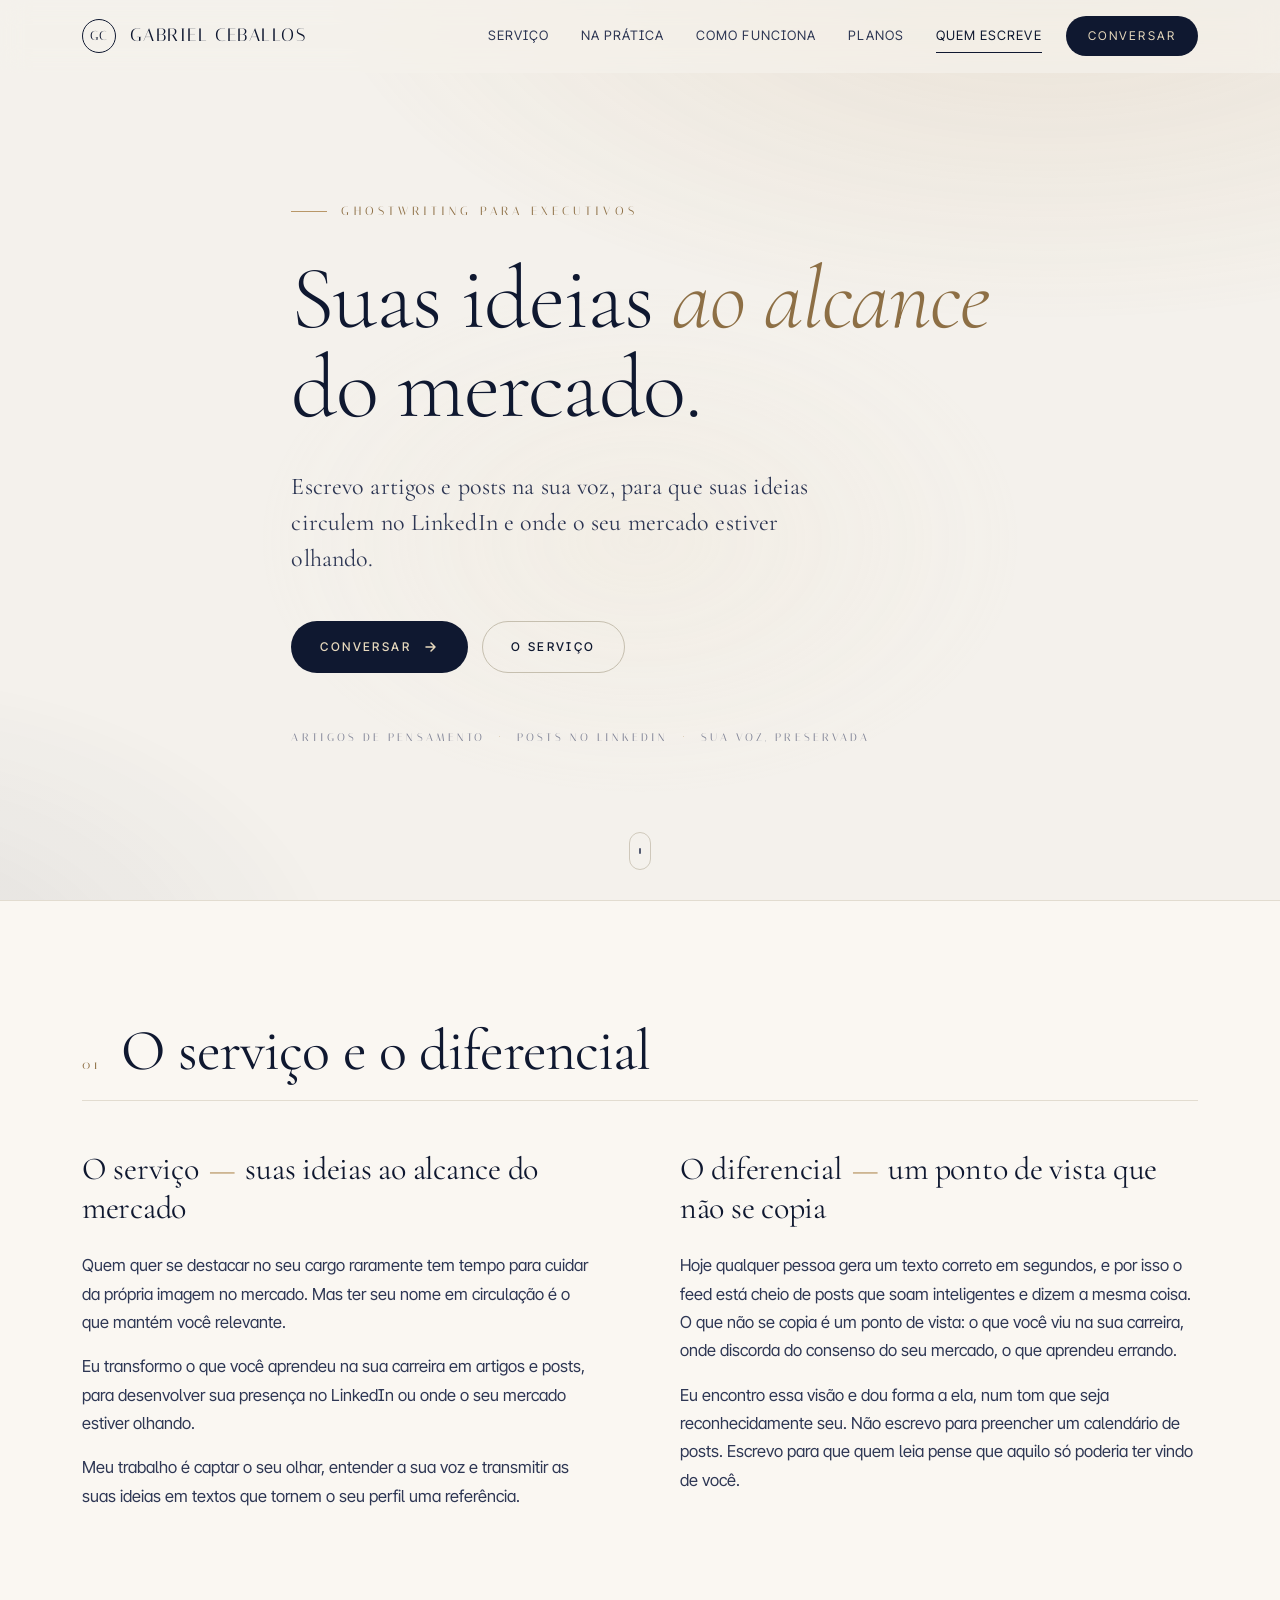
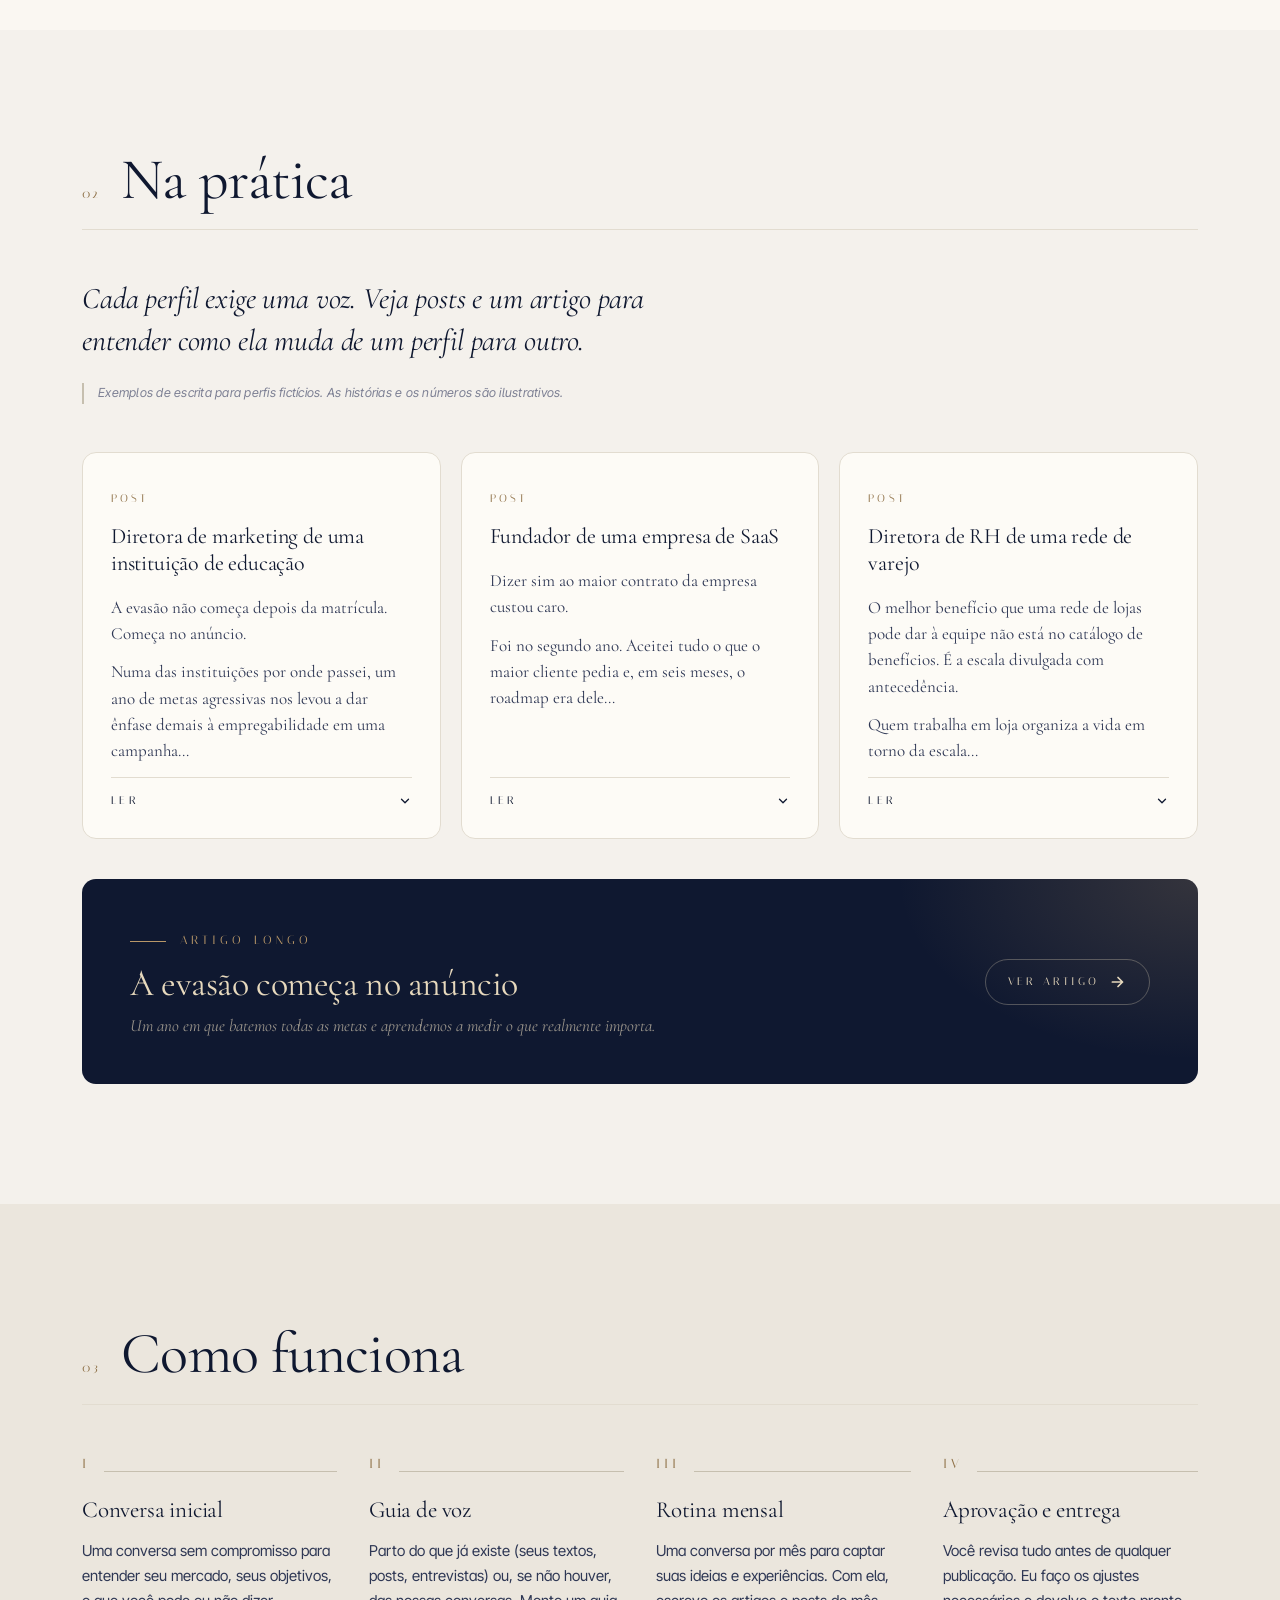
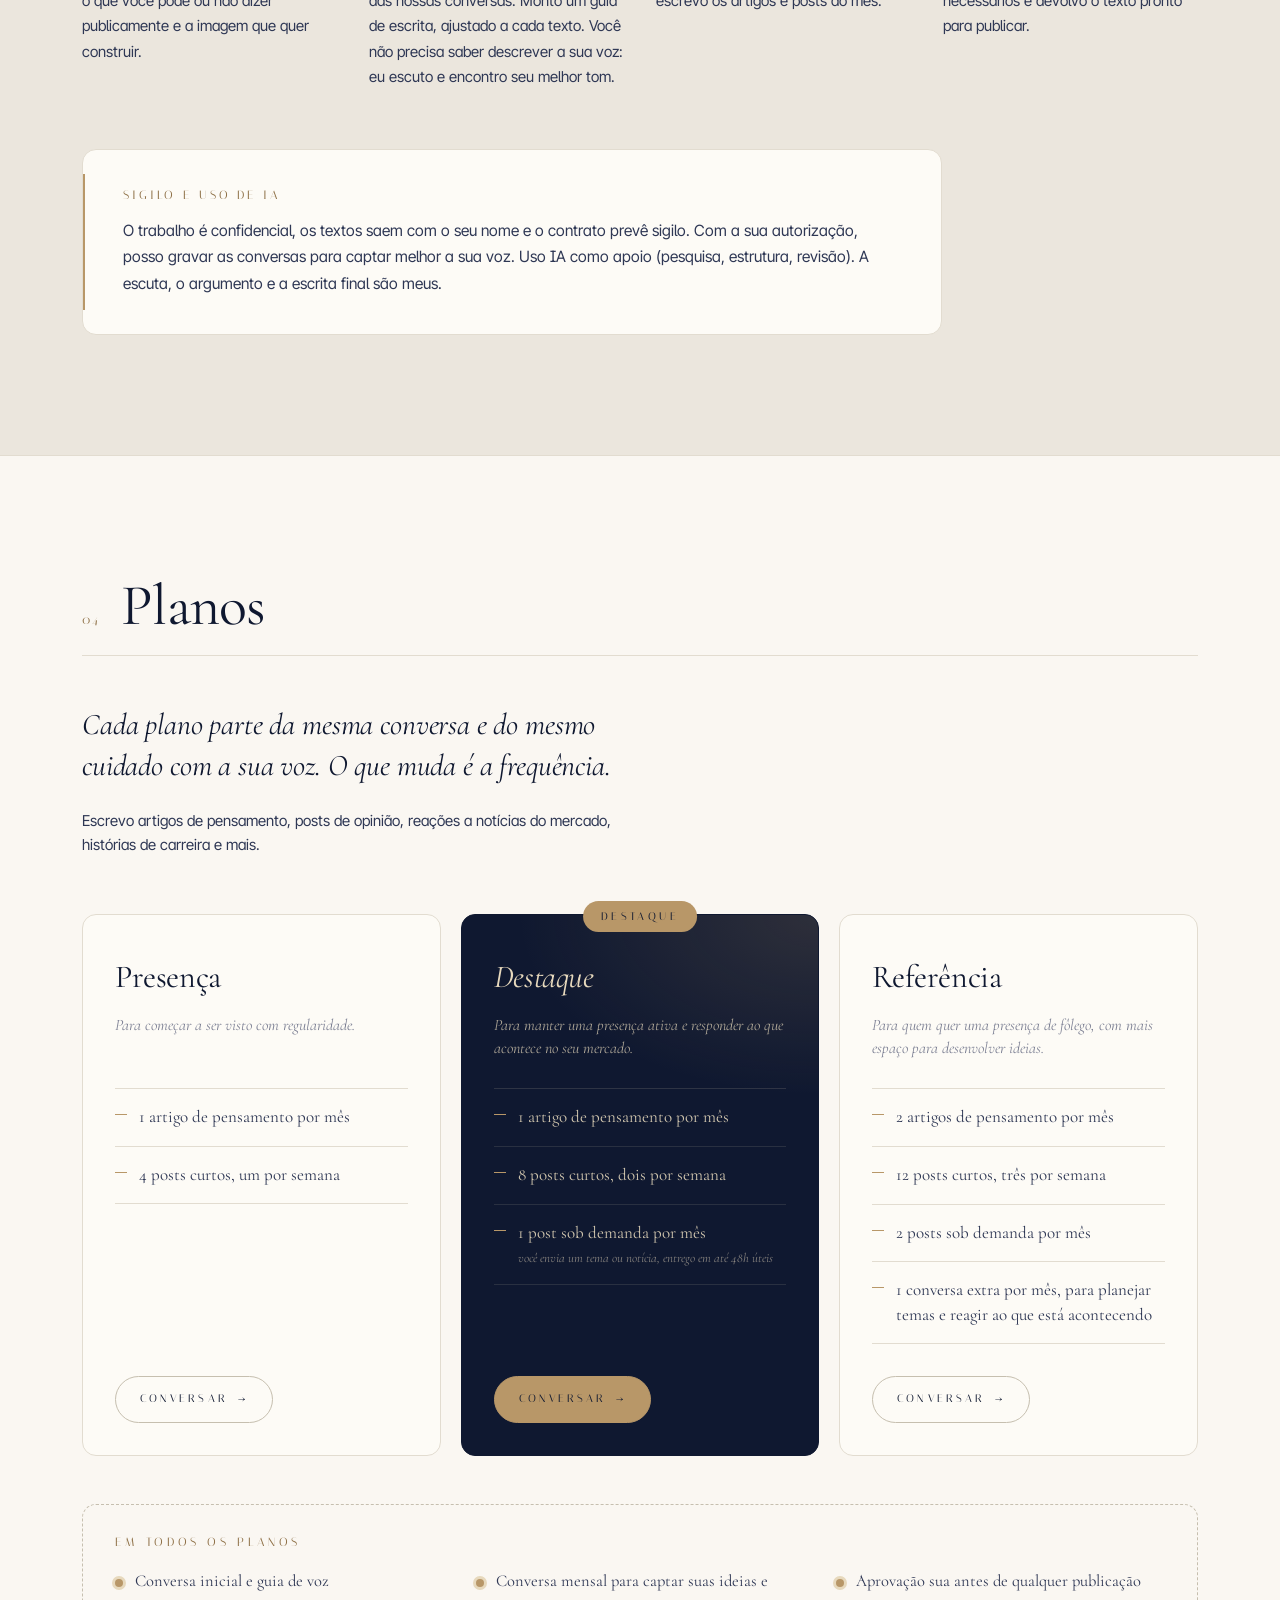
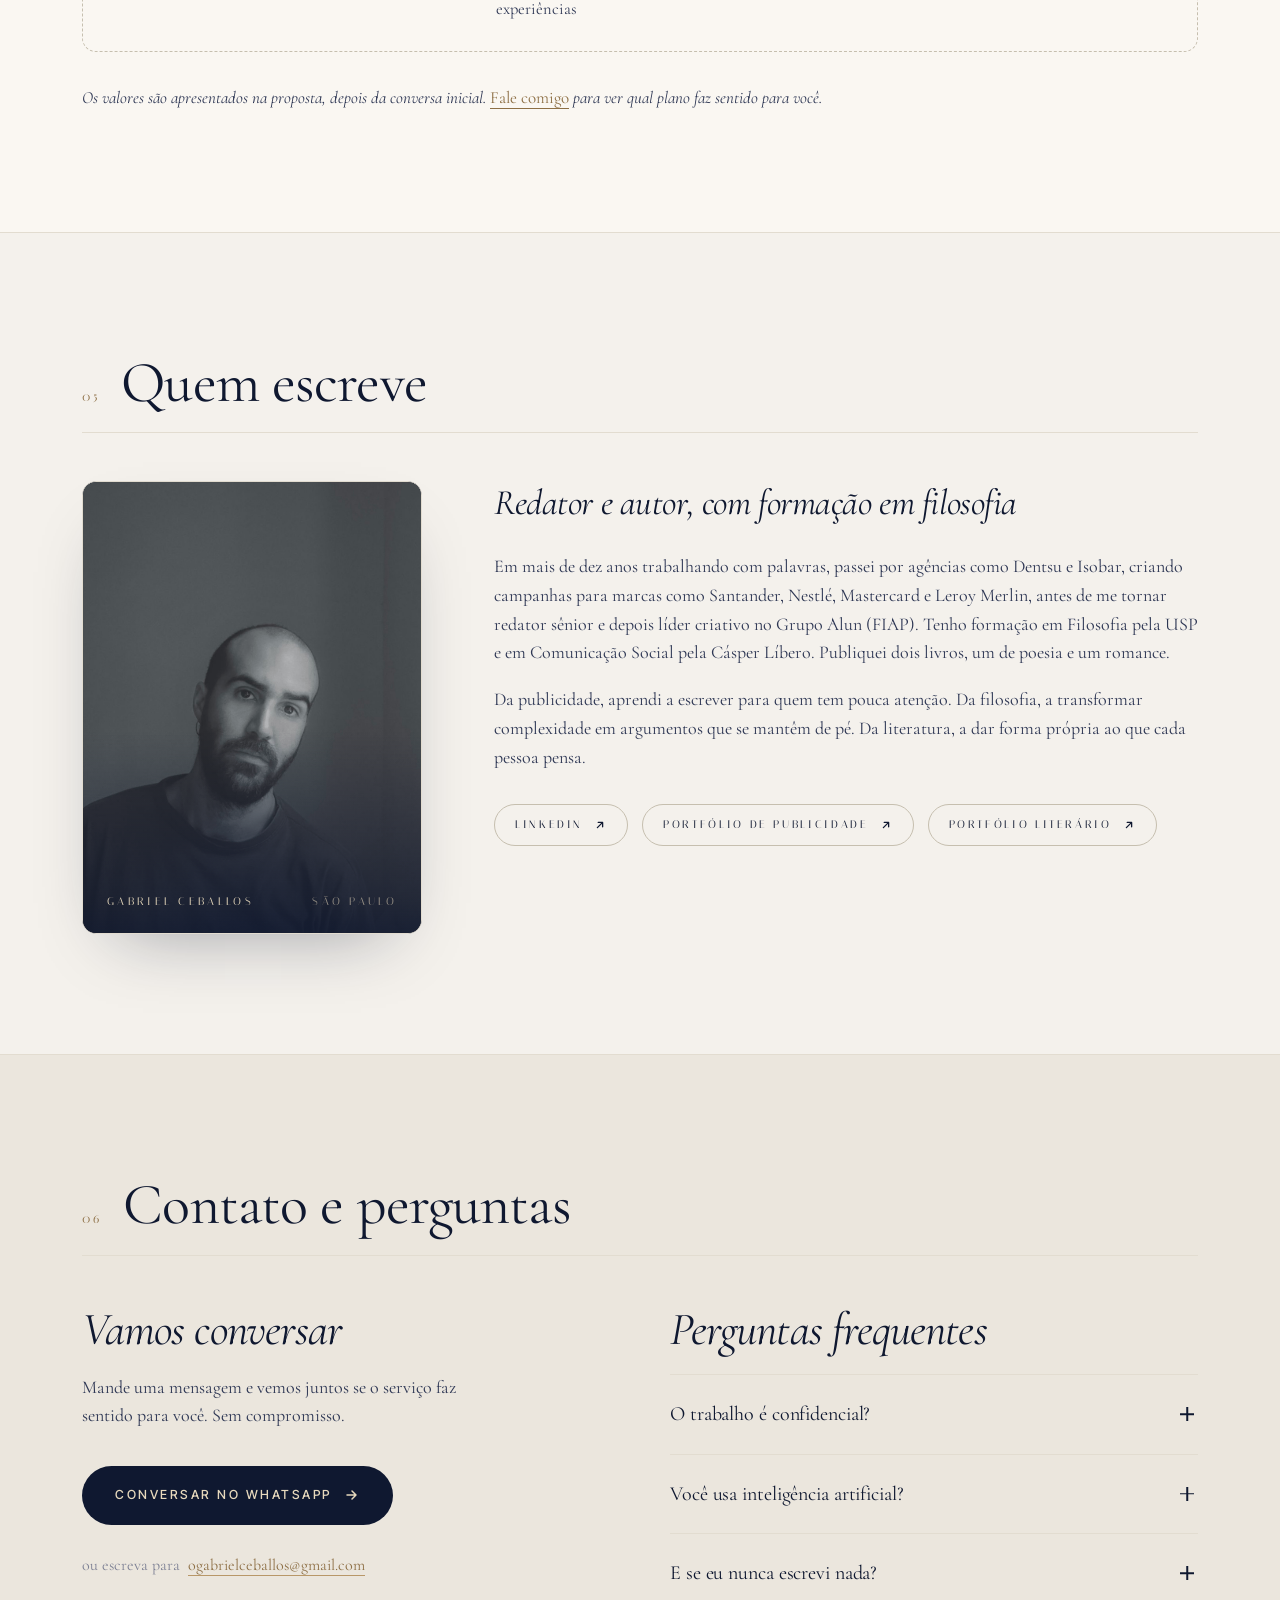
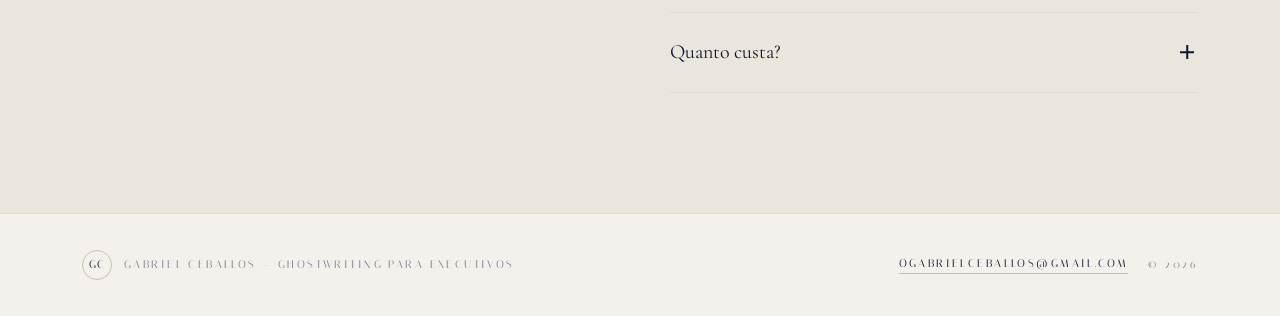
==== index.html @ e9915883 "feat: landing one-page de ghostwriting para executivos - Hero com tipografia editorial (Cormorant Ga" ====
<!doctype html>
<html lang="pt-BR">
<head>
  <meta charset="utf-8" />
  <meta name="viewport" content="width=device-width, initial-scale=1" />
  <title>Gabriel Ceballos | Ghostwriting para executivos</title>
  <meta name="description" content="Ghostwriting para executivos. Artigos e posts na sua voz, para que suas ideias circulem no LinkedIn e onde o seu mercado estiver olhando." />
  <meta name="theme-color" content="#f4f1ec" />

  <link rel="preconnect" href="https://fonts.googleapis.com" />
  <link rel="preconnect" href="https://fonts.gstatic.com" crossorigin />
  <link href="https://fonts.googleapis.com/css2?family=Cormorant+Garamond:ital,wght@0,300;0,400;0,500;0,600;1,300;1,400;1,500&family=Italiana&family=Inter+Tight:wght@300;400;500;600&display=swap" rel="stylesheet" />

  <link rel="stylesheet" href="styles.css" />
</head>
<body>
  <a class="skip" href="#inicio">Pular para o conteúdo</a>

  <header class="nav" id="nav" aria-label="Navegação principal">
    <div class="nav__inner">
      <a href="#inicio" class="nav__brand" aria-label="Gabriel Ceballos — início">
        <span class="nav__brand-mark" aria-hidden="true">GC</span>
        <span class="nav__brand-name">Gabriel Ceballos</span>
      </a>
      <nav class="nav__links" aria-label="Seções">
        <a href="#servico">Serviço</a>
        <a href="#na-pratica">Na prática</a>
        <a href="#como-funciona">Como funciona</a>
        <a href="#planos">Planos</a>
        <a href="#quem-escreve">Quem escreve</a>
      </nav>
      <a href="#contato" class="nav__cta">Conversar</a>
      <button class="nav__toggle" aria-label="Abrir menu" aria-expanded="false" aria-controls="mobileMenu">
        <span></span><span></span>
      </button>
    </div>
    <div class="nav__mobile" id="mobileMenu" hidden>
      <a href="#servico">Serviço</a>
      <a href="#na-pratica">Na prática</a>
      <a href="#como-funciona">Como funciona</a>
      <a href="#planos">Planos</a>
      <a href="#quem-escreve">Quem escreve</a>
      <a href="#contato" class="nav__mobile-cta">Conversar</a>
    </div>
  </header>

  <main>
    <!-- HERO -->
    <section id="inicio" class="hero">
      <div class="hero__grain" aria-hidden="true"></div>
      <div class="container hero__inner">
        <p class="eyebrow reveal">Ghostwriting para executivos</p>
        <h1 class="hero__title reveal">
          Suas ideias <em>ao alcance</em><br/>do&nbsp;mercado.
        </h1>
        <p class="hero__lede reveal">
          Escrevo artigos e posts na sua voz, para que suas ideias circulem no LinkedIn
          e onde o seu mercado estiver olhando.
        </p>
        <div class="hero__cta reveal">
          <a href="#contato" class="btn btn--primary">
            Conversar
            <svg width="16" height="16" viewBox="0 0 16 16" aria-hidden="true"><path d="M3 8h9m-4-4 4 4-4 4" stroke="currentColor" stroke-width="1.5" fill="none" stroke-linecap="round" stroke-linejoin="round"/></svg>
          </a>
          <a href="#servico" class="btn btn--ghost">O serviço</a>
        </div>
        <div class="hero__meta reveal">
          <span>Artigos de pensamento</span>
          <span class="dot" aria-hidden="true">·</span>
          <span>Posts no LinkedIn</span>
          <span class="dot" aria-hidden="true">·</span>
          <span>Sua voz, preservada</span>
        </div>
      </div>
      <a href="#servico" class="hero__scroll" aria-label="Rolar para o serviço">
        <span></span>
      </a>
    </section>

    <!-- SERVIÇO -->
    <section id="servico" class="section section--service">
      <div class="container">
        <div class="section__head reveal">
          <span class="section__num">01</span>
          <h2 class="section__title">O serviço e o diferencial</h2>
        </div>

        <div class="service-grid">
          <article class="service-block reveal">
            <h3 class="service-block__title">O serviço<span>—</span>suas ideias ao alcance do mercado</h3>
            <p>Quem quer se destacar no seu cargo raramente tem tempo para cuidar da própria imagem no mercado. Mas ter seu nome em circulação é o que mantém você relevante.</p>
            <p>Eu transformo o que você aprendeu na sua carreira em artigos e posts, para desenvolver sua presença no LinkedIn ou onde o seu mercado estiver olhando.</p>
            <p>Meu trabalho é captar o seu olhar, entender a sua voz e transmitir as suas ideias em textos que tornem o seu perfil uma referência.</p>
          </article>

          <article class="service-block reveal">
            <h3 class="service-block__title">O diferencial<span>—</span>um ponto de vista que não se copia</h3>
            <p>Hoje qualquer pessoa gera um texto correto em segundos, e por isso o feed está cheio de posts que soam inteligentes e dizem a mesma coisa. O que não se copia é um ponto de vista: o que você viu na sua carreira, onde discorda do consenso do seu mercado, o que aprendeu errando.</p>
            <p>Eu encontro essa visão e dou forma a ela, num tom que seja reconhecidamente seu. Não escrevo para preencher um calendário de posts. Escrevo para que quem leia pense que aquilo só poderia ter vindo de você.</p>
          </article>
        </div>
      </div>
    </section>

    <!-- NA PRÁTICA -->
    <section id="na-pratica" class="section section--practice">
      <div class="container">
        <div class="section__head reveal">
          <span class="section__num">02</span>
          <h2 class="section__title">Na prática</h2>
        </div>
        <p class="section__lede reveal">
          Cada perfil exige uma voz. Veja posts e um artigo para entender como ela muda de um perfil para outro.
        </p>
        <p class="disclaimer reveal">
          Exemplos de escrita para perfis fictícios. As histórias e os números são ilustrativos.
        </p>

        <div class="cards">
          <article class="card reveal">
            <header>
              <span class="card__tag">Post</span>
              <h3 class="card__title">Diretora de marketing de uma instituição de educação</h3>
            </header>
            <div class="card__excerpt">
              <p>A evasão não começa depois da matrícula. Começa no anúncio.</p>
              <p>Numa das instituições por onde passei, um ano de metas agressivas nos levou a dar ênfase demais à empregabilidade em uma campanha…</p>
            </div>
            <div class="card__full" hidden>
              <p>A evasão não começa depois da matrícula. Começa no anúncio.</p>
              <p>Numa das instituições por onde passei, um ano de metas agressivas nos levou a dar ênfase demais à empregabilidade em uma campanha. Não com números, mas com tom e segmentação. Resultado: batemos todas as metas de captação e perdemos uma parcela relevante dos alunos até o fim do primeiro semestre.</p>
              <p>Medíamos as campanhas por custo por lead, e lead barato parece eficiência. Mas a ênfase que atrai mais gente também pode atrair o público errado: quem esperava algo diferente do que o curso se propõe a entregar. O curso era de altíssima qualidade. Nossa comunicação é que o apresentava a quem buscava outra coisa.</p>
              <p>Desse momento em diante, passamos a medir a campanha pelo aluno que chega ao fim do primeiro semestre, e criamos uma segunda métrica, que revisa a campanha dois anos depois. Usamos esses dados para conversar com a equipe acadêmica e balizar nossas promessas. A evasão caiu.</p>
              <p><em>Quem mede a entrada otimiza a entrada. Quem mede a permanência melhora a instituição.</em></p>
            </div>
            <button class="card__toggle" aria-expanded="false">
              <span class="label label--open">Ler</span>
              <span class="label label--close">Recolher</span>
              <svg width="14" height="14" viewBox="0 0 16 16" aria-hidden="true"><path d="M4 6l4 4 4-4" stroke="currentColor" stroke-width="1.5" fill="none" stroke-linecap="round" stroke-linejoin="round"/></svg>
            </button>
          </article>

          <article class="card reveal">
            <header>
              <span class="card__tag">Post</span>
              <h3 class="card__title">Fundador de uma empresa de SaaS</h3>
            </header>
            <div class="card__excerpt">
              <p>Dizer sim ao maior contrato da empresa custou caro.</p>
              <p>Foi no segundo ano. Aceitei tudo o que o maior cliente pedia e, em seis meses, o roadmap era dele…</p>
            </div>
            <div class="card__full" hidden>
              <p>Dizer sim ao maior contrato da empresa custou caro.</p>
              <p>Foi no segundo ano. Aceitei tudo o que o maior cliente pedia e, em seis meses, o roadmap era dele.</p>
              <p>Não foi culpa do cliente. Ele pediu o que qualquer cliente pede. Quem decide o que o produto vira sou eu, e eu tinha deixado de decidir.</p>
              <p>Hoje, minha regra de produto: nenhuma personalização entra se não servir a pelo menos três clientes.</p>
              <p>Quando a resposta é não, explico o motivo, com respeito e sem rodeio. Quem paga mais merece atenção. Não merece o volante.</p>
              <p><em>O cliente grande continua aqui. O produto também.</em></p>
            </div>
            <button class="card__toggle" aria-expanded="false">
              <span class="label label--open">Ler</span>
              <span class="label label--close">Recolher</span>
              <svg width="14" height="14" viewBox="0 0 16 16" aria-hidden="true"><path d="M4 6l4 4 4-4" stroke="currentColor" stroke-width="1.5" fill="none" stroke-linecap="round" stroke-linejoin="round"/></svg>
            </button>
          </article>

          <article class="card reveal">
            <header>
              <span class="card__tag">Post</span>
              <h3 class="card__title">Diretora de RH de uma rede de varejo</h3>
            </header>
            <div class="card__excerpt">
              <p>O melhor benefício que uma rede de lojas pode dar à equipe não está no catálogo de benefícios. É a escala divulgada com antecedência.</p>
              <p>Quem trabalha em loja organiza a vida em torno da escala…</p>
            </div>
            <div class="card__full" hidden>
              <p>O melhor benefício que uma rede de lojas pode dar à equipe não está no catálogo de benefícios. É a escala divulgada com antecedência.</p>
              <p>Quem trabalha em loja organiza a vida em torno da escala: a folga que combina com quem cuida dos filhos, a prova da faculdade, a consulta marcada com meses de espera. Quando o turno muda em cima da hora, não muda só um horário. Desmonta o que a pessoa levou semanas para encaixar.</p>
              <p>Numa das nossas lojas, uma vendedora recusou a promoção a subgerente. O cargo novo vinha com escala variável, e ela tinha aula às quartas. Ficamos sem uma boa líder por causa de um calendário.</p>
              <p>Costumamos tratar escala como assunto de operação. Para quem está na loja, é assunto de vida.</p>
              <p><em>Por isso, antes de pensar em um benefício novo ou em mais um treinamento, vale uma pergunta mais simples: com quantos dias de antecedência a equipe sabe qual será o próprio domingo?</em></p>
            </div>
            <button class="card__toggle" aria-expanded="false">
              <span class="label label--open">Ler</span>
              <span class="label label--close">Recolher</span>
              <svg width="14" height="14" viewBox="0 0 16 16" aria-hidden="true"><path d="M4 6l4 4 4-4" stroke="currentColor" stroke-width="1.5" fill="none" stroke-linecap="round" stroke-linejoin="round"/></svg>
            </button>
          </article>
        </div>

        <a class="long-link reveal" href="artigo.html">
          <div>
            <span class="eyebrow">Artigo longo</span>
            <h4>A evasão começa no anúncio</h4>
            <p>Um ano em que batemos todas as metas e aprendemos a medir o que realmente importa.</p>
          </div>
          <span class="long-link__cta">
            Ver artigo
            <svg width="18" height="18" viewBox="0 0 16 16" aria-hidden="true"><path d="M3 8h9m-4-4 4 4-4 4" stroke="currentColor" stroke-width="1.5" fill="none" stroke-linecap="round" stroke-linejoin="round"/></svg>
          </span>
        </a>
      </div>
    </section>

    <!-- COMO FUNCIONA -->
    <section id="como-funciona" class="section section--how">
      <div class="container">
        <div class="section__head reveal">
          <span class="section__num">03</span>
          <h2 class="section__title">Como funciona</h2>
        </div>

        <ol class="steps">
          <li class="step reveal">
            <span class="step__num">i</span>
            <h3>Conversa inicial</h3>
            <p>Uma conversa sem compromisso para entender seu mercado, seus objetivos, o que você pode ou não dizer publicamente e a imagem que quer construir.</p>
          </li>
          <li class="step reveal">
            <span class="step__num">ii</span>
            <h3>Guia de voz</h3>
            <p>Parto do que já existe (seus textos, posts, entrevistas) ou, se não houver, das nossas conversas. Monto um guia de escrita, ajustado a cada texto. Você não precisa saber descrever a sua voz: eu escuto e encontro seu melhor tom.</p>
          </li>
          <li class="step reveal">
            <span class="step__num">iii</span>
            <h3>Rotina mensal</h3>
            <p>Uma conversa por mês para captar suas ideias e experiências. Com ela, escrevo os artigos e posts do mês.</p>
          </li>
          <li class="step reveal">
            <span class="step__num">iv</span>
            <h3>Aprovação e entrega</h3>
            <p>Você revisa tudo antes de qualquer publicação. Eu faço os ajustes necessários e devolvo o texto pronto para publicar.</p>
          </li>
        </ol>

        <aside class="note reveal">
          <h4>Sigilo e uso de IA</h4>
          <p>O trabalho é confidencial, os textos saem com o seu nome e o contrato prevê sigilo. Com a sua autorização, posso gravar as conversas para captar melhor a sua voz. Uso IA como apoio (pesquisa, estrutura, revisão). A escuta, o argumento e a escrita final são meus.</p>
        </aside>
      </div>
    </section>

    <!-- PLANOS -->
    <section id="planos" class="section section--plans">
      <div class="container">
        <div class="section__head reveal">
          <span class="section__num">04</span>
          <h2 class="section__title">Planos</h2>
        </div>
        <p class="section__lede reveal">
          Cada plano parte da mesma conversa e do mesmo cuidado com a sua voz. O que muda é a frequência.
        </p>
        <p class="section__sublede reveal">
          Escrevo artigos de pensamento, posts de opinião, reações a notícias do mercado, histórias de carreira e mais.
        </p>

        <div class="plans">
          <article class="plan reveal">
            <header>
              <span class="plan__name">Presença</span>
              <p class="plan__desc">Para começar a ser visto com regularidade.</p>
            </header>
            <ul>
              <li>1 artigo de pensamento por mês</li>
              <li>4 posts curtos, um por semana</li>
            </ul>
            <a href="#contato" class="plan__cta">Conversar</a>
          </article>

          <article class="plan plan--featured reveal">
            <span class="plan__flag">Destaque</span>
            <header>
              <span class="plan__name">Destaque</span>
              <p class="plan__desc">Para manter uma presença ativa e responder ao que acontece no seu mercado.</p>
            </header>
            <ul>
              <li>1 artigo de pensamento por mês</li>
              <li>8 posts curtos, dois por semana</li>
              <li>1 post sob demanda por mês<br/><span>você envia um tema ou notícia, entrego em até 48h úteis</span></li>
            </ul>
            <a href="#contato" class="plan__cta plan__cta--primary">Conversar</a>
          </article>

          <article class="plan reveal">
            <header>
              <span class="plan__name">Referência</span>
              <p class="plan__desc">Para quem quer uma presença de fôlego, com mais espaço para desenvolver ideias.</p>
            </header>
            <ul>
              <li>2 artigos de pensamento por mês</li>
              <li>12 posts curtos, três por semana</li>
              <li>2 posts sob demanda por mês</li>
              <li>1 conversa extra por mês, para planejar temas e reagir ao que está acontecendo</li>
            </ul>
            <a href="#contato" class="plan__cta">Conversar</a>
          </article>
        </div>

        <div class="plans__includes reveal">
          <h4>Em todos os planos</h4>
          <ul>
            <li>Conversa inicial e guia de voz</li>
            <li>Conversa mensal para captar suas ideias e experiências</li>
            <li>Aprovação sua antes de qualquer publicação</li>
          </ul>
        </div>

        <p class="plans__note reveal">
          Os valores são apresentados na proposta, depois da conversa inicial.
          <a href="#contato">Fale comigo</a> para ver qual plano faz sentido para você.
        </p>
      </div>
    </section>

    <!-- QUEM ESCREVE -->
    <section id="quem-escreve" class="section section--about">
      <div class="container">
        <div class="section__head reveal">
          <span class="section__num">05</span>
          <h2 class="section__title">Quem escreve</h2>
        </div>

        <div class="about">
          <figure class="about__portrait reveal">
            <img src="gabriel-ceballos.jpg" alt="Gabriel Ceballos" class="about__photo" />
            <figcaption class="about__caption"><span>Gabriel Ceballos</span></figcaption>
          </figure>

          <div class="about__text reveal">
            <h3>Redator e autor, com formação em filosofia</h3>
            <p>Em mais de dez anos trabalhando com palavras, passei por agências como Dentsu e Isobar, criando campanhas para marcas como Santander, Nestlé, Mastercard e Leroy Merlin, antes de me tornar redator sênior e depois líder criativo no Grupo Alun (FIAP). Tenho formação em Filosofia pela USP e em Comunicação Social pela Cásper Líbero. Publiquei dois livros, um de poesia e um romance.</p>
            <p>Da publicidade, aprendi a escrever para quem tem pouca atenção. Da filosofia, a transformar complexidade em argumentos que se mantêm de pé. Da literatura, a dar forma própria ao que cada pessoa pensa.</p>

            <ul class="about__links">
              <li>
                <a href="https://www.linkedin.com/" target="_blank" rel="noopener">
                  <span>LinkedIn</span>
                  <svg width="14" height="14" viewBox="0 0 16 16" aria-hidden="true"><path d="M5 11 11 5m0 0H6m5 0v5" stroke="currentColor" stroke-width="1.5" fill="none" stroke-linecap="round" stroke-linejoin="round"/></svg>
                </a>
              </li>
              <li>
                <a href="https://www.sceballos.xyz" target="_blank" rel="noopener">
                  <span>Portfólio de publicidade</span>
                  <svg width="14" height="14" viewBox="0 0 16 16" aria-hidden="true"><path d="M5 11 11 5m0 0H6m5 0v5" stroke="currentColor" stroke-width="1.5" fill="none" stroke-linecap="round" stroke-linejoin="round"/></svg>
                </a>
              </li>
              <li>
                <a href="https://strokaceballos-site.vercel.app" target="_blank" rel="noopener">
                  <span>Portfólio literário</span>
                  <svg width="14" height="14" viewBox="0 0 16 16" aria-hidden="true"><path d="M5 11 11 5m0 0H6m5 0v5" stroke="currentColor" stroke-width="1.5" fill="none" stroke-linecap="round" stroke-linejoin="round"/></svg>
                </a>
              </li>
            </ul>
          </div>
        </div>
      </div>
    </section>

    <!-- CONTATO -->
    <section id="contato" class="section section--contact">
      <div class="container">
        <div class="section__head reveal">
          <span class="section__num">06</span>
          <h2 class="section__title">Contato e perguntas</h2>
        </div>

        <div class="contact">
          <div class="contact__left reveal">
            <h3>Vamos conversar</h3>
            <p>Mande uma mensagem e vemos juntos se o serviço faz sentido para você. Sem compromisso.</p>

            <a class="btn btn--primary btn--large" href="https://wa.me/?text=Olá%2C%20vi%20o%20seu%20site%20e%20gostaria%20de%20conversar%20sobre%20ghostwriting." target="_blank" rel="noopener">
              Conversar no WhatsApp
              <svg width="16" height="16" viewBox="0 0 16 16" aria-hidden="true"><path d="M3 8h9m-4-4 4 4-4 4" stroke="currentColor" stroke-width="1.5" fill="none" stroke-linecap="round" stroke-linejoin="round"/></svg>
            </a>

            <p class="contact__email">
              ou escreva para
              <a href="mailto:ogabrielceballos@gmail.com">ogabrielceballos@gmail.com</a>
            </p>
          </div>

          <div class="contact__right reveal">
            <h3>Perguntas frequentes</h3>
            <div class="faq">
              <details>
                <summary>O trabalho é confidencial?<span class="faq__icn" aria-hidden="true"></span></summary>
                <p>Sim. Os textos saem com o seu nome, e o contrato prevê sigilo sobre a nossa colaboração.</p>
              </details>
              <details>
                <summary>Você usa inteligência artificial?<span class="faq__icn" aria-hidden="true"></span></summary>
                <p>Uso como apoio, para pesquisa, estrutura e revisão. A escuta, o argumento e a escrita final são meus.</p>
              </details>
              <details>
                <summary>E se eu nunca escrevi nada?<span class="faq__icn" aria-hidden="true"></span></summary>
                <p>Não é um problema. Se não houver material seu, parto das nossas conversas, e o guia de voz vai se refinando a cada texto.</p>
              </details>
              <details>
                <summary>Quanto custa?<span class="faq__icn" aria-hidden="true"></span></summary>
                <p>Os valores dependem do plano e são apresentados na proposta, depois da conversa inicial.</p>
              </details>
            </div>
          </div>
        </div>
      </div>
    </section>
  </main>

  <footer class="footer">
    <div class="container footer__inner">
      <div class="footer__brand">
        <span class="footer__mark">GC</span>
        <span>Gabriel Ceballos — Ghostwriting para executivos</span>
      </div>
      <div class="footer__meta">
        <a href="mailto:ogabrielceballos@gmail.com">ogabrielceballos@gmail.com</a>
        <span>© <span id="year">2026</span></span>
      </div>
    </div>
  </footer>

  <script src="script.js"></script>
</body>
</html>
---- styles.css ----
/* ====================================================================
   Gabriel Ceballos — Ghostwriting para executivos
   Design: boutique haute-couture. Alabastro frio, midnight azul-noite,
   acento champagne. Tipografia Cormorant + Italiana + Inter Tight.
   ==================================================================== */

:root {
  --bg: #f4f1ec;            /* alabastro quente, sofisticado */
  --bg-elev: #faf7f2;        /* creme claríssimo */
  --bg-deep: #ebe6dd;        /* taupe pálido */
  --ink: #0f1830;            /* midnight navy — tinta principal */
  --ink-soft: #2e3754;       /* indigo apagado */
  --ink-mute: #7d8094;       /* lavanda cinza */
  --line: #e2dcd0;
  --line-strong: #c6bfaf;
  --accent: #b89768;         /* champagne / ouro velho */
  --accent-ink: #8d6f45;     /* champagne escuro, p/ texto */
  --accent-soft: #e7d9bd;    /* champagne pálido */
  --paper: #fdfbf6;

  --serif: "Cormorant Garamond", "Cormorant", "EB Garamond", Georgia, serif;
  --display: "Italiana", "Cormorant Garamond", Georgia, serif;
  --sans: "Inter Tight", "Inter", -apple-system, BlinkMacSystemFont, "Segoe UI", Helvetica, Arial, sans-serif;

  --radius: 14px;
  --radius-sm: 8px;

  --ease: cubic-bezier(.2,.7,.2,1);
  --dur: .5s;

  --maxw: 1180px;
  --maxw-narrow: 880px;
}

* { box-sizing: border-box; }

html { scroll-behavior: smooth; }
@media (prefers-reduced-motion: reduce) {
  html { scroll-behavior: auto; }
  *, *::before, *::after { animation-duration: 0s !important; transition: none !important; }
}

body {
  margin: 0;
  background: var(--bg);
  color: var(--ink);
  font-family: var(--sans);
  font-size: 16.5px;
  line-height: 1.65;
  -webkit-font-smoothing: antialiased;
  text-rendering: optimizeLegibility;
  overflow-x: hidden;
  font-feature-settings: "ss01", "ss02", "cv11";
}

::selection { background: var(--ink); color: var(--accent-soft); }

a { color: inherit; text-decoration: none; }

.skip {
  position: absolute;
  left: -9999px;
  top: 0;
  padding: 10px 16px;
  background: var(--ink);
  color: var(--bg);
  z-index: 9999;
}
.skip:focus { left: 10px; top: 10px; }

.container {
  max-width: var(--maxw);
  margin: 0 auto;
  padding: 0 32px;
}
@media (max-width: 720px) {
  .container { padding: 0 22px; }
}

/* ---------- NAV ---------- */
.nav {
  position: fixed;
  top: 0; left: 0; right: 0;
  z-index: 50;
  background: rgba(244, 241, 236, .72);
  backdrop-filter: saturate(140%) blur(14px);
  -webkit-backdrop-filter: saturate(140%) blur(14px);
  border-bottom: 1px solid transparent;
  transition: border-color var(--dur) var(--ease), background var(--dur) var(--ease);
}
.nav.is-scrolled {
  border-bottom-color: var(--line);
  background: rgba(244, 241, 236, .9);
}
.nav__inner {
  max-width: var(--maxw);
  margin: 0 auto;
  padding: 16px 32px;
  display: flex;
  align-items: center;
  gap: 24px;
}
@media (max-width: 720px) { .nav__inner { padding: 14px 22px; } }

.nav__brand { display: inline-flex; align-items: center; gap: 14px; font-family: var(--display); font-weight: 400; }
.nav__brand-mark {
  width: 34px; height: 34px;
  display: inline-grid; place-items: center;
  border: 1px solid var(--ink);
  border-radius: 50%;
  font-family: var(--display);
  font-size: 13px;
  letter-spacing: .06em;
  color: var(--ink);
}
.nav__brand-name {
  font-family: var(--display);
  font-size: 18px;
  letter-spacing: .08em;
  text-transform: uppercase;
}

.nav__links {
  margin-left: auto;
  display: flex;
  gap: 32px;
  font-size: 13px;
  letter-spacing: .08em;
  text-transform: uppercase;
  color: var(--ink-soft);
}
.nav__links a { position: relative; padding: 4px 0; transition: color .2s; }
.nav__links a::after {
  content: "";
  position: absolute;
  left: 0; bottom: -2px;
  width: 100%; height: 1px;
  background: currentColor;
  transform-origin: left;
  transform: scaleX(0);
  transition: transform .4s var(--ease);
}
.nav__links a:hover { color: var(--ink); }
.nav__links a:hover::after,
.nav__links a.is-active::after { transform: scaleX(1); }
.nav__links a.is-active { color: var(--ink); }

.nav__cta {
  font-size: 12px;
  padding: 10px 22px;
  border-radius: 999px;
  background: var(--ink);
  color: var(--accent-soft);
  letter-spacing: .18em;
  text-transform: uppercase;
  transition: transform .25s var(--ease), background .25s var(--ease), color .25s var(--ease);
}
.nav__cta:hover { background: var(--accent-ink); color: #fff; transform: translateY(-1px); }

.nav__toggle {
  display: none;
  background: transparent;
  border: 0;
  width: 36px; height: 36px;
  position: relative;
  cursor: pointer;
}
.nav__toggle span {
  position: absolute;
  left: 8px; right: 8px;
  height: 1.5px;
  background: var(--ink);
  transition: transform .3s var(--ease), opacity .2s;
}
.nav__toggle span:first-child { top: 14px; }
.nav__toggle span:last-child { top: 20px; }
.nav__toggle[aria-expanded="true"] span:first-child { transform: translateY(3px) rotate(45deg); }
.nav__toggle[aria-expanded="true"] span:last-child { transform: translateY(-3px) rotate(-45deg); }

.nav__mobile {
  display: none;
  padding: 10px 22px 22px;
  border-top: 1px solid var(--line);
  gap: 2px;
  flex-direction: column;
}
.nav__mobile a {
  padding: 16px 4px;
  font-family: var(--serif);
  font-weight: 400;
  font-size: 24px;
  letter-spacing: .01em;
  border-bottom: 1px solid var(--line);
}
.nav__mobile a:last-child { border-bottom: 0; }
.nav__mobile-cta {
  margin-top: 10px;
  text-align: center;
  background: var(--ink);
  color: var(--bg);
  border-radius: 999px;
  padding: 14px !important;
  font-family: var(--sans) !important;
  font-size: 15px !important;
  border: 0 !important;
}

@media (max-width: 860px) {
  .nav__links { display: none; }
  .nav__cta { display: none; }
  .nav__toggle { display: inline-block; margin-left: auto; }
  .nav__mobile.is-open { display: flex; }
}

/* ---------- HERO ---------- */
.hero {
  position: relative;
  min-height: 100svh;
  display: flex;
  align-items: center;
  padding: 140px 0 100px;
  overflow: hidden;
}
.hero__grain {
  position: absolute;
  inset: 0;
  pointer-events: none;
  opacity: .8;
  background-image:
    radial-gradient(1200px 600px at 82% -5%, rgba(184, 151, 104, .22), transparent 62%),
    radial-gradient(900px 600px at -10% 110%, rgba(15, 24, 48, .10), transparent 55%),
    radial-gradient(600px 400px at 50% 60%, rgba(231, 217, 189, .18), transparent 65%);
}
.hero__inner { position: relative; z-index: 1; }

.eyebrow {
  display: inline-flex;
  align-items: center;
  gap: 14px;
  font-family: var(--display);
  font-size: 12px;
  letter-spacing: .34em;
  text-transform: uppercase;
  color: var(--accent-ink);
  margin: 0 0 32px;
  font-weight: 400;
}
.eyebrow::before {
  content: "";
  width: 36px; height: 1px;
  background: var(--accent);
}

.hero__title {
  font-family: var(--serif);
  font-weight: 300;
  font-size: clamp(44px, 7vw, 108px);
  line-height: 1;
  letter-spacing: -0.015em;
  margin: 0 0 36px;
  max-width: none;
  color: var(--ink);
  white-space: normal;
}
.hero__title br { display: inline; }
@media (max-width: 720px) {
  .hero__title { font-size: clamp(40px, 11vw, 64px); }
}
.hero__title em {
  font-family: var(--serif);
  font-style: italic;
  font-weight: 300;
  color: var(--accent-ink);
  letter-spacing: -0.012em;
  font-size: 1em;
}

.hero__lede {
  font-family: var(--serif);
  font-weight: 400;
  font-size: clamp(19px, 2.1vw, 24px);
  line-height: 1.5;
  color: var(--ink-soft);
  max-width: 50ch;
  margin: 0 0 44px;
  letter-spacing: .005em;
}

.hero__cta { display: flex; gap: 14px; flex-wrap: wrap; margin-bottom: 56px; }

.btn {
  display: inline-flex;
  align-items: center;
  gap: 12px;
  padding: 15px 28px;
  border-radius: 999px;
  font-size: 12px;
  font-weight: 500;
  letter-spacing: .2em;
  text-transform: uppercase;
  transition: transform .25s var(--ease), background .25s var(--ease), color .25s var(--ease), border-color .25s var(--ease);
  border: 1px solid transparent;
  cursor: pointer;
}
.btn svg { transition: transform .25s var(--ease); }
.btn:hover svg { transform: translateX(3px); }

.btn--primary { background: var(--ink); color: var(--accent-soft); }
.btn--primary:hover { background: var(--accent-ink); color: #fff; transform: translateY(-1px); }
.btn--ghost { background: transparent; color: var(--ink); border-color: var(--line-strong); }
.btn--ghost:hover { border-color: var(--ink); color: var(--ink); background: rgba(15,24,48,.03); }
.btn--large { padding: 18px 32px; font-size: 12.5px; }

.hero__meta {
  display: flex; flex-wrap: wrap; gap: 14px;
  font-family: var(--display);
  font-size: 11px;
  letter-spacing: .28em;
  text-transform: uppercase;
  color: var(--ink-mute);
}
.hero__meta .dot { color: var(--accent); }

.hero__scroll {
  position: absolute;
  bottom: 30px;
  left: 50%;
  transform: translateX(-50%);
  width: 22px; height: 38px;
  border: 1px solid var(--line-strong);
  border-radius: 20px;
  display: grid; place-items: center;
  opacity: .8;
  z-index: 1;
}
.hero__scroll span {
  width: 2px; height: 6px;
  background: var(--ink-soft);
  border-radius: 2px;
  animation: scrollDot 2s var(--ease) infinite;
}
@keyframes scrollDot {
  0% { transform: translateY(-6px); opacity: 0; }
  40% { opacity: 1; }
  100% { transform: translateY(6px); opacity: 0; }
}

/* ---------- SECTION base ---------- */
.section { padding: 120px 0; position: relative; }
@media (max-width: 720px) { .section { padding: 80px 0; } }

.section--service { background: var(--bg-elev); border-top: 1px solid var(--line); }
.section--practice { background: var(--bg); }
.section--how { background: var(--bg-deep); }
.section--plans { background: var(--bg-elev); border-top: 1px solid var(--line); border-bottom: 1px solid var(--line); }
.section--about { background: var(--bg); }
.section--contact { background: var(--bg-deep); border-top: 1px solid var(--line); }

.section__head {
  display: flex;
  align-items: baseline;
  gap: 20px;
  margin-bottom: 48px;
  padding-bottom: 20px;
  border-bottom: 1px solid var(--line);
}
.section__num {
  font-family: var(--display);
  font-style: normal;
  font-size: 13px;
  color: var(--accent-ink);
  letter-spacing: .24em;
  text-transform: uppercase;
}
.section__title {
  font-family: var(--serif);
  font-weight: 400;
  font-size: clamp(32px, 4.6vw, 58px);
  line-height: 1.02;
  letter-spacing: -0.015em;
  margin: 0;
}

.section__lede {
  font-family: var(--serif);
  font-weight: 400;
  font-style: italic;
  font-size: clamp(22px, 2.4vw, 30px);
  line-height: 1.38;
  color: var(--ink);
  max-width: 44ch;
  margin: 0 0 22px;
  letter-spacing: -0.005em;
}
.section__sublede {
  font-size: 15px;
  color: var(--ink-soft);
  max-width: 60ch;
  margin: 0 0 56px;
}

/* ---------- SERVICE ---------- */
.service-grid {
  display: grid;
  grid-template-columns: 1fr 1fr;
  gap: 60px 80px;
}
@media (max-width: 860px) {
  .service-grid { grid-template-columns: 1fr; gap: 48px; }
}
.service-block__title {
  font-family: var(--serif);
  font-weight: 400;
  font-size: clamp(24px, 2.6vw, 32px);
  line-height: 1.22;
  letter-spacing: -0.008em;
  margin: 0 0 24px;
  color: var(--ink);
}
.service-block__title span {
  display: inline-block;
  margin: 0 10px;
  color: var(--accent);
  font-style: italic;
}
.service-block p {
  color: var(--ink-soft);
  margin: 0 0 16px;
  font-size: 16.5px;
  line-height: 1.72;
}
.service-block p:last-child { margin-bottom: 0; }

/* ---------- PRACTICE / CARDS ---------- */
.disclaimer {
  font-size: 12.5px;
  letter-spacing: .02em;
  color: var(--ink-mute);
  font-style: italic;
  margin: 0 0 48px;
  padding-left: 14px;
  border-left: 2px solid var(--line-strong);
}

.cards {
  display: grid;
  grid-template-columns: repeat(3, 1fr);
  gap: 20px;
  margin-bottom: 40px;
}
@media (max-width: 960px) { .cards { grid-template-columns: 1fr; gap: 16px; } }

.card {
  background: var(--paper);
  border: 1px solid var(--line);
  border-radius: var(--radius);
  padding: 30px 28px;
  display: flex;
  flex-direction: column;
  transition: transform .4s var(--ease), box-shadow .4s var(--ease), border-color .3s;
  position: relative;
}
.card:hover {
  transform: translateY(-3px);
  box-shadow: 0 20px 60px -30px rgba(27,26,23,.25);
  border-color: var(--line-strong);
}
.card header { margin-bottom: 18px; }
.card__tag {
  display: inline-block;
  font-family: var(--display);
  font-size: 10.5px;
  letter-spacing: .3em;
  text-transform: uppercase;
  color: var(--accent-ink);
  margin-bottom: 16px;
  font-weight: 400;
}
.card__title {
  font-family: var(--serif);
  font-weight: 400;
  font-size: 22px;
  line-height: 1.22;
  letter-spacing: -0.008em;
  margin: 0;
  color: var(--ink);
}
.card__excerpt p, .card__full p {
  font-family: var(--serif);
  font-weight: 400;
  font-size: 17px;
  line-height: 1.55;
  color: var(--ink-soft);
  margin: 0 0 12px;
}
.card__full { margin-top: 2px; }
.card__full p em {
  font-family: var(--serif);
  font-style: italic;
  color: var(--accent-ink);
  font-size: 18px;
  font-weight: 400;
}

.card__toggle {
  margin-top: auto;
  background: transparent;
  border: 0;
  color: var(--ink);
  padding: 16px 0 0;
  font-family: var(--display);
  font-size: 11px;
  letter-spacing: .3em;
  text-transform: uppercase;
  font-weight: 400;
  display: inline-flex;
  align-items: center;
  gap: 8px;
  cursor: pointer;
  align-self: flex-start;
  border-top: 1px solid var(--line);
  width: 100%;
  justify-content: space-between;
  transition: color .2s;
}
.card__toggle:hover { color: var(--accent-ink); }
.card__toggle svg { transition: transform .3s var(--ease); }
.card__toggle .label--close { display: none; }
.card.is-open .card__toggle .label--open { display: none; }
.card.is-open .card__toggle .label--close { display: inline; }
.card.is-open .card__toggle svg { transform: rotate(180deg); }

.long-link {
  display: flex;
  align-items: center;
  justify-content: space-between;
  gap: 24px;
  padding: 44px 48px;
  background: var(--ink);
  color: var(--bg);
  border-radius: var(--radius);
  transition: transform .3s var(--ease), background .3s var(--ease);
  position: relative;
  overflow: hidden;
}
.long-link::before {
  content: "";
  position: absolute;
  inset: 0;
  background: radial-gradient(500px 300px at 100% 0%, rgba(184,151,104,.22), transparent 60%);
  pointer-events: none;
}
.long-link:hover { background: #0a1124; transform: translateY(-2px); }
.long-link .eyebrow { color: var(--accent); margin-bottom: 12px; }
.long-link .eyebrow::before { background: var(--accent); }
.long-link h4 {
  font-family: var(--serif);
  font-weight: 400;
  font-size: clamp(26px, 2.8vw, 36px);
  line-height: 1.15;
  margin: 0 0 8px;
  letter-spacing: -0.012em;
  color: var(--accent-soft);
}
.long-link p { margin: 0; color: rgba(231,217,189,.65); font-size: 15px; font-family: var(--serif); font-style: italic; font-size: 17px; }
.long-link__cta {
  display: inline-flex;
  align-items: center;
  gap: 10px;
  font-family: var(--display);
  font-size: 11px;
  letter-spacing: .28em;
  text-transform: uppercase;
  white-space: nowrap;
  color: var(--accent-soft);
  border: 1px solid rgba(231,217,189,.3);
  padding: 13px 22px;
  border-radius: 999px;
  transition: border-color .2s, background .2s;
  position: relative;
  z-index: 1;
}
.long-link:hover .long-link__cta { border-color: var(--accent); background: rgba(184,151,104,.14); color: #fff; }
@media (max-width: 720px) {
  .long-link { flex-direction: column; align-items: flex-start; padding: 28px; }
}

/* ---------- HOW ---------- */
.steps {
  list-style: none;
  margin: 0 0 60px;
  padding: 0;
  display: grid;
  grid-template-columns: repeat(4, 1fr);
  gap: 32px;
  counter-reset: step;
}
@media (max-width: 960px) { .steps { grid-template-columns: repeat(2, 1fr); gap: 36px; } }
@media (max-width: 560px) { .steps { grid-template-columns: 1fr; gap: 32px; } }

.step {
  position: relative;
  padding-top: 44px;
}
.step::before {
  content: "";
  position: absolute;
  top: 18px;
  left: 0;
  right: 0;
  height: 1px;
  background: var(--line-strong);
}
.step__num {
  position: absolute;
  top: 0;
  left: 0;
  font-family: var(--display);
  font-style: normal;
  font-size: 13px;
  color: var(--accent-ink);
  background: var(--bg-deep);
  padding-right: 14px;
  letter-spacing: .3em;
  text-transform: uppercase;
}
.step h3 {
  font-family: var(--serif);
  font-weight: 400;
  font-size: 23px;
  line-height: 1.18;
  letter-spacing: -0.008em;
  margin: 0 0 14px;
}
.step p { font-size: 15px; color: var(--ink-soft); margin: 0; line-height: 1.68; }

.note {
  background: var(--paper);
  border: 1px solid var(--line);
  border-radius: var(--radius);
  padding: 36px 40px;
  max-width: 860px;
  position: relative;
}
.note::before {
  content: "";
  position: absolute;
  left: 0; top: 24px; bottom: 24px;
  width: 2px;
  background: var(--accent);
}
.note h4 {
  margin: 0 0 12px;
  font-family: var(--display);
  font-weight: 400;
  color: var(--accent-ink);
  text-transform: uppercase;
  letter-spacing: .24em;
  font-size: 12px;
}
.note p { margin: 0; color: var(--ink-soft); font-size: 15.5px; line-height: 1.72; }

/* ---------- PLANS ---------- */
.plans {
  display: grid;
  grid-template-columns: repeat(3, 1fr);
  gap: 20px;
  margin: 24px 0 48px;
}
@media (max-width: 960px) { .plans { grid-template-columns: 1fr; gap: 16px; } }

.plan {
  background: var(--paper);
  border: 1px solid var(--line);
  border-radius: var(--radius);
  padding: 36px 32px 32px;
  display: flex;
  flex-direction: column;
  position: relative;
  transition: transform .3s var(--ease), box-shadow .3s var(--ease), border-color .3s;
}
.plan:hover {
  transform: translateY(-3px);
  box-shadow: 0 20px 60px -30px rgba(27,26,23,.25);
}
.plan--featured {
  background:
    radial-gradient(500px 300px at 100% 0%, rgba(184,151,104,.18), transparent 60%),
    var(--ink);
  color: var(--accent-soft);
  border-color: var(--ink);
  transform: translateY(-6px);
  position: relative;
}
.plan--featured:hover { transform: translateY(-10px); box-shadow: 0 30px 80px -30px rgba(15,24,48,.5); }
.plan__flag {
  position: absolute;
  top: -14px;
  left: 50%;
  transform: translateX(-50%);
  background: var(--accent);
  color: var(--ink);
  font-family: var(--display);
  font-size: 10.5px;
  letter-spacing: .32em;
  text-transform: uppercase;
  padding: 7px 18px;
  border-radius: 999px;
  font-weight: 400;
  z-index: 2;
}
.plan__name {
  font-family: var(--serif);
  font-weight: 400;
  font-size: 32px;
  letter-spacing: -0.012em;
  display: block;
  margin-bottom: 10px;
}
.plan--featured .plan__name { color: var(--accent-soft); font-style: italic; }
.plan__desc {
  font-family: var(--serif);
  font-size: 16px;
  font-style: italic;
  color: var(--ink-mute);
  margin: 0 0 28px;
  line-height: 1.45;
  min-height: 46px;
}
.plan--featured .plan__desc { color: rgba(231,217,189,.72); }
.plan ul {
  list-style: none;
  padding: 0;
  margin: 0 0 32px;
  border-top: 1px solid var(--line);
  flex: 1;
}
.plan--featured ul { border-top-color: rgba(231,217,189,.14); }
.plan li {
  padding: 16px 0;
  font-family: var(--serif);
  font-size: 17px;
  border-bottom: 1px solid var(--line);
  color: var(--ink-soft);
  line-height: 1.45;
  position: relative;
  padding-left: 24px;
}
.plan--featured li { color: rgba(231,217,189,.9); border-bottom-color: rgba(231,217,189,.12); }
.plan li::before {
  content: "";
  position: absolute;
  left: 0; top: 25px;
  width: 12px; height: 1px;
  background: var(--accent);
}
.plan--featured li::before { background: var(--accent); }
.plan li span {
  display: block;
  font-size: 13px;
  color: var(--ink-mute);
  margin-top: 4px;
  font-style: italic;
  font-family: var(--serif);
}
.plan--featured li span { color: rgba(231,217,189,.55); }

.plan__cta {
  align-self: flex-start;
  display: inline-flex;
  align-items: center;
  gap: 10px;
  padding: 13px 24px;
  border-radius: 999px;
  border: 1px solid var(--line-strong);
  font-family: var(--display);
  font-size: 11px;
  letter-spacing: .28em;
  text-transform: uppercase;
  transition: all .25s var(--ease);
}
.plan__cta::after {
  content: "→";
  transition: transform .25s var(--ease);
}
.plan__cta:hover { background: var(--ink); color: var(--accent-soft); border-color: var(--ink); }
.plan__cta:hover::after { transform: translateX(3px); }
.plan__cta--primary {
  background: var(--accent);
  color: var(--ink);
  border-color: var(--accent);
}
.plan__cta--primary:hover { background: var(--accent-soft); color: var(--ink); border-color: var(--accent-soft); }

.plans__includes {
  background: transparent;
  border: 1px dashed var(--line-strong);
  border-radius: var(--radius);
  padding: 28px 32px;
  margin-bottom: 32px;
}
.plans__includes h4 {
  margin: 0 0 16px;
  font-family: var(--display);
  font-weight: 400;
  font-size: 12px;
  text-transform: uppercase;
  letter-spacing: .3em;
  color: var(--accent-ink);
}
.plans__includes ul {
  list-style: none;
  padding: 0;
  margin: 0;
  display: grid;
  grid-template-columns: repeat(3, 1fr);
  gap: 10px 32px;
}
@media (max-width: 720px) { .plans__includes ul { grid-template-columns: 1fr; } }
.plans__includes li {
  font-family: var(--serif);
  font-size: 16.5px;
  color: var(--ink-soft);
  padding-left: 20px;
  position: relative;
}
.plans__includes li::before {
  content: "";
  position: absolute;
  left: 0; top: 11px;
  width: 8px; height: 8px;
  background: var(--accent);
  border-radius: 50%;
  box-shadow: 0 0 0 3px var(--accent-soft);
}

.plans__note {
  font-family: var(--serif);
  font-style: italic;
  font-size: 17px;
  color: var(--ink-soft);
  margin: 0;
}
.plans__note a {
  color: var(--accent-ink);
  border-bottom: 1px solid currentColor;
  font-style: normal;
  transition: color .2s;
}
.plans__note a:hover { color: var(--ink); }

/* ---------- ABOUT ---------- */
.about {
  display: grid;
  grid-template-columns: 340px 1fr;
  gap: 72px;
  align-items: start;
}
@media (max-width: 860px) { .about { grid-template-columns: 1fr; gap: 40px; } }

.about__portrait {
  position: relative;
  aspect-ratio: 3 / 4;
  border-radius: var(--radius);
  overflow: hidden;
  margin: 0;
  box-shadow: 0 30px 70px -36px rgba(15,24,48,.42);
  border: 1px solid var(--line);
  background: var(--ink);
}
.about__portrait::after {
  content: "";
  position: absolute;
  inset: 0;
  pointer-events: none;
  background:
    linear-gradient(180deg, transparent 55%, rgba(15,24,48,.55) 92%, rgba(15,24,48,.75) 100%),
    radial-gradient(60% 40% at 50% 100%, rgba(15,24,48,.35), transparent 70%);
}
.about__photo {
  width: 100%;
  height: 100%;
  object-fit: cover;
  object-position: center 28%;
  display: block;
  filter: saturate(.92) contrast(1.02);
  transition: transform 1.2s var(--ease);
}
.about__portrait:hover .about__photo { transform: scale(1.03); }

.about__caption {
  position: absolute;
  bottom: 22px;
  left: 24px;
  right: 24px;
  z-index: 2;
  font-family: var(--display);
  font-size: 11px;
  letter-spacing: .3em;
  text-transform: uppercase;
  color: var(--accent-soft);
  font-weight: 400;
  margin: 0;
  display: flex;
  justify-content: space-between;
  align-items: center;
}
.about__caption::after {
  content: "São Paulo";
  color: rgba(231,217,189,.6);
  font-weight: 400;
}

.about__text h3 {
  font-family: var(--serif);
  font-weight: 400;
  font-style: italic;
  font-size: clamp(26px, 2.8vw, 36px);
  line-height: 1.2;
  letter-spacing: -0.012em;
  margin: 0 0 28px;
  color: var(--ink);
}
.about__text p {
  font-family: var(--serif);
  font-size: 18px;
  line-height: 1.6;
  color: var(--ink-soft);
  margin: 0 0 18px;
}

.about__links {
  list-style: none;
  padding: 0;
  margin: 32px 0 0;
  display: flex;
  flex-wrap: wrap;
  gap: 10px 14px;
}
.about__links a {
  display: inline-flex;
  align-items: center;
  gap: 10px;
  padding: 11px 20px;
  border: 1px solid var(--line-strong);
  border-radius: 999px;
  font-family: var(--display);
  font-size: 11px;
  letter-spacing: .24em;
  text-transform: uppercase;
  color: var(--ink);
  transition: all .25s var(--ease);
}
.about__links a:hover {
  background: var(--ink);
  color: var(--accent-soft);
  border-color: var(--ink);
}
.about__links a:hover svg { transform: translate(2px, -2px); }
.about__links svg { transition: transform .25s var(--ease); }

/* ---------- CONTACT ---------- */
.contact {
  display: grid;
  grid-template-columns: 1fr 1fr;
  gap: 60px;
  align-items: start;
}
@media (max-width: 860px) { .contact { grid-template-columns: 1fr; gap: 56px; } }

.contact h3 {
  font-family: var(--serif);
  font-weight: 400;
  font-style: italic;
  font-size: clamp(32px, 3.6vw, 46px);
  line-height: 1.1;
  letter-spacing: -0.02em;
  margin: 0 0 20px;
}
.contact__left p {
  font-family: var(--serif);
  font-size: 18px;
  color: var(--ink-soft);
  max-width: 44ch;
  margin: 0 0 36px;
  line-height: 1.55;
}
.contact__email {
  font-family: var(--serif) !important;
  font-size: 16px !important;
  margin-top: 28px !important;
  color: var(--ink-mute) !important;
}
.contact__email a {
  color: var(--accent-ink);
  border-bottom: 1px solid var(--accent);
  transition: border-color .2s, color .2s;
  margin-left: 4px;
}
.contact__email a:hover { border-color: var(--ink); color: var(--ink); }

.faq { border-top: 1px solid var(--line); }
.faq details {
  border-bottom: 1px solid var(--line);
  padding: 4px 0;
}
.faq summary {
  list-style: none;
  cursor: pointer;
  padding: 22px 40px 22px 0;
  position: relative;
  font-family: var(--serif);
  font-weight: 400;
  font-size: 20px;
  line-height: 1.32;
  letter-spacing: -0.005em;
  color: var(--ink);
  transition: color .2s;
}
.faq summary::-webkit-details-marker { display: none; }
.faq summary:hover { color: var(--accent-ink); }
.faq__icn {
  position: absolute;
  right: 4px;
  top: 50%;
  transform: translateY(-50%);
  width: 14px; height: 14px;
}
.faq__icn::before, .faq__icn::after {
  content: "";
  position: absolute;
  left: 50%; top: 50%;
  background: var(--ink);
  transition: transform .3s var(--ease);
}
.faq__icn::before { width: 14px; height: 1.5px; transform: translate(-50%, -50%); }
.faq__icn::after { width: 1.5px; height: 14px; transform: translate(-50%, -50%); }
.faq details[open] .faq__icn::after { transform: translate(-50%, -50%) rotate(90deg); opacity: 0; }

.faq details p {
  margin: 0 0 22px;
  padding-right: 40px;
  font-family: var(--serif);
  font-size: 17px;
  line-height: 1.6;
  color: var(--ink-soft);
}
.faq details[open] summary { color: var(--accent-ink); }

/* ---------- FOOTER ---------- */
.footer {
  padding: 36px 0;
  border-top: 1px solid var(--line);
  background: var(--bg);
  font-family: var(--display);
  font-size: 11px;
  letter-spacing: .22em;
  text-transform: uppercase;
  color: var(--ink-mute);
}
.footer__inner {
  display: flex;
  justify-content: space-between;
  align-items: center;
  gap: 20px;
  flex-wrap: wrap;
}
.footer__brand { display: inline-flex; align-items: center; gap: 12px; }
.footer__mark {
  width: 30px; height: 30px;
  display: inline-grid; place-items: center;
  border: 1px solid var(--line-strong);
  border-radius: 50%;
  font-family: var(--display);
  font-size: 11px;
  letter-spacing: .08em;
  color: var(--ink);
}
.footer__meta { display: inline-flex; gap: 20px; align-items: center; }
.footer__meta a { color: var(--ink); border-bottom: 1px solid var(--line-strong); }
.footer__meta a:hover { border-color: var(--ink); }

/* ---------- REVEAL ANIM ---------- */
.reveal {
  opacity: 0;
  transform: translateY(18px);
  transition: opacity .9s var(--ease), transform .9s var(--ease);
}
.reveal.is-in {
  opacity: 1;
  transform: translateY(0);
}
@media (prefers-reduced-motion: reduce) {
  .reveal { opacity: 1; transform: none; }
}

/* ---------- ARTICLE PAGE ---------- */
.article {
  padding: 140px 0 100px;
  max-width: var(--maxw-narrow);
  margin: 0 auto;
}
.article__back {
  display: inline-flex;
  align-items: center;
  gap: 8px;
  font-size: 13px;
  color: var(--ink-mute);
  margin-bottom: 40px;
  transition: color .2s;
}
.article__back:hover { color: var(--ink); }
.article__back::before {
  content: "←";
  transition: transform .2s var(--ease);
}
.article__back:hover::before { transform: translateX(-3px); }
.article__meta {
  font-family: var(--display);
  font-size: 12px;
  letter-spacing: .3em;
  text-transform: uppercase;
  color: var(--accent-ink);
  margin-bottom: 24px;
  display: flex;
  gap: 14px;
  align-items: center;
}
.article__meta::before {
  content: "";
  width: 36px; height: 1px;
  background: var(--accent);
}
.article h1 {
  font-family: var(--serif);
  font-weight: 300;
  font-size: clamp(42px, 6vw, 84px);
  line-height: .98;
  letter-spacing: -0.02em;
  margin: 0 0 34px;
}
.article__standfirst {
  font-family: var(--serif);
  font-weight: 400;
  font-style: italic;
  font-size: clamp(21px, 2.3vw, 28px);
  line-height: 1.42;
  color: var(--ink-soft);
  margin: 0 0 52px;
  padding-bottom: 40px;
  border-bottom: 1px solid var(--line);
  max-width: 54ch;
}
.article__disclaimer {
  font-family: var(--display);
  font-size: 11px;
  letter-spacing: .22em;
  text-transform: uppercase;
  color: var(--accent-ink);
  font-style: normal;
  margin: 0 0 56px;
  padding-left: 16px;
  border-left: 2px solid var(--accent);
  max-width: 60ch;
}
.article h2 {
  font-family: var(--serif);
  font-weight: 400;
  font-style: italic;
  font-size: clamp(26px, 3vw, 38px);
  line-height: 1.15;
  letter-spacing: -0.012em;
  margin: 64px 0 22px;
  color: var(--ink);
}
.article p {
  font-family: var(--serif);
  font-weight: 400;
  font-size: 20px;
  line-height: 1.6;
  color: var(--ink);
  margin: 0 0 22px;
  max-width: 62ch;
}
.article p.pull {
  font-family: var(--serif);
  font-weight: 400;
  font-style: italic;
  font-size: 26px;
  line-height: 1.3;
  color: var(--accent-ink);
  border-left: 2px solid var(--accent);
  padding: 8px 0 8px 26px;
  margin: 44px 0;
}
.article__footer {
  margin-top: 72px;
  padding-top: 32px;
  border-top: 1px solid var(--line);
  display: flex;
  justify-content: space-between;
  align-items: center;
  flex-wrap: wrap;
  gap: 20px;
}
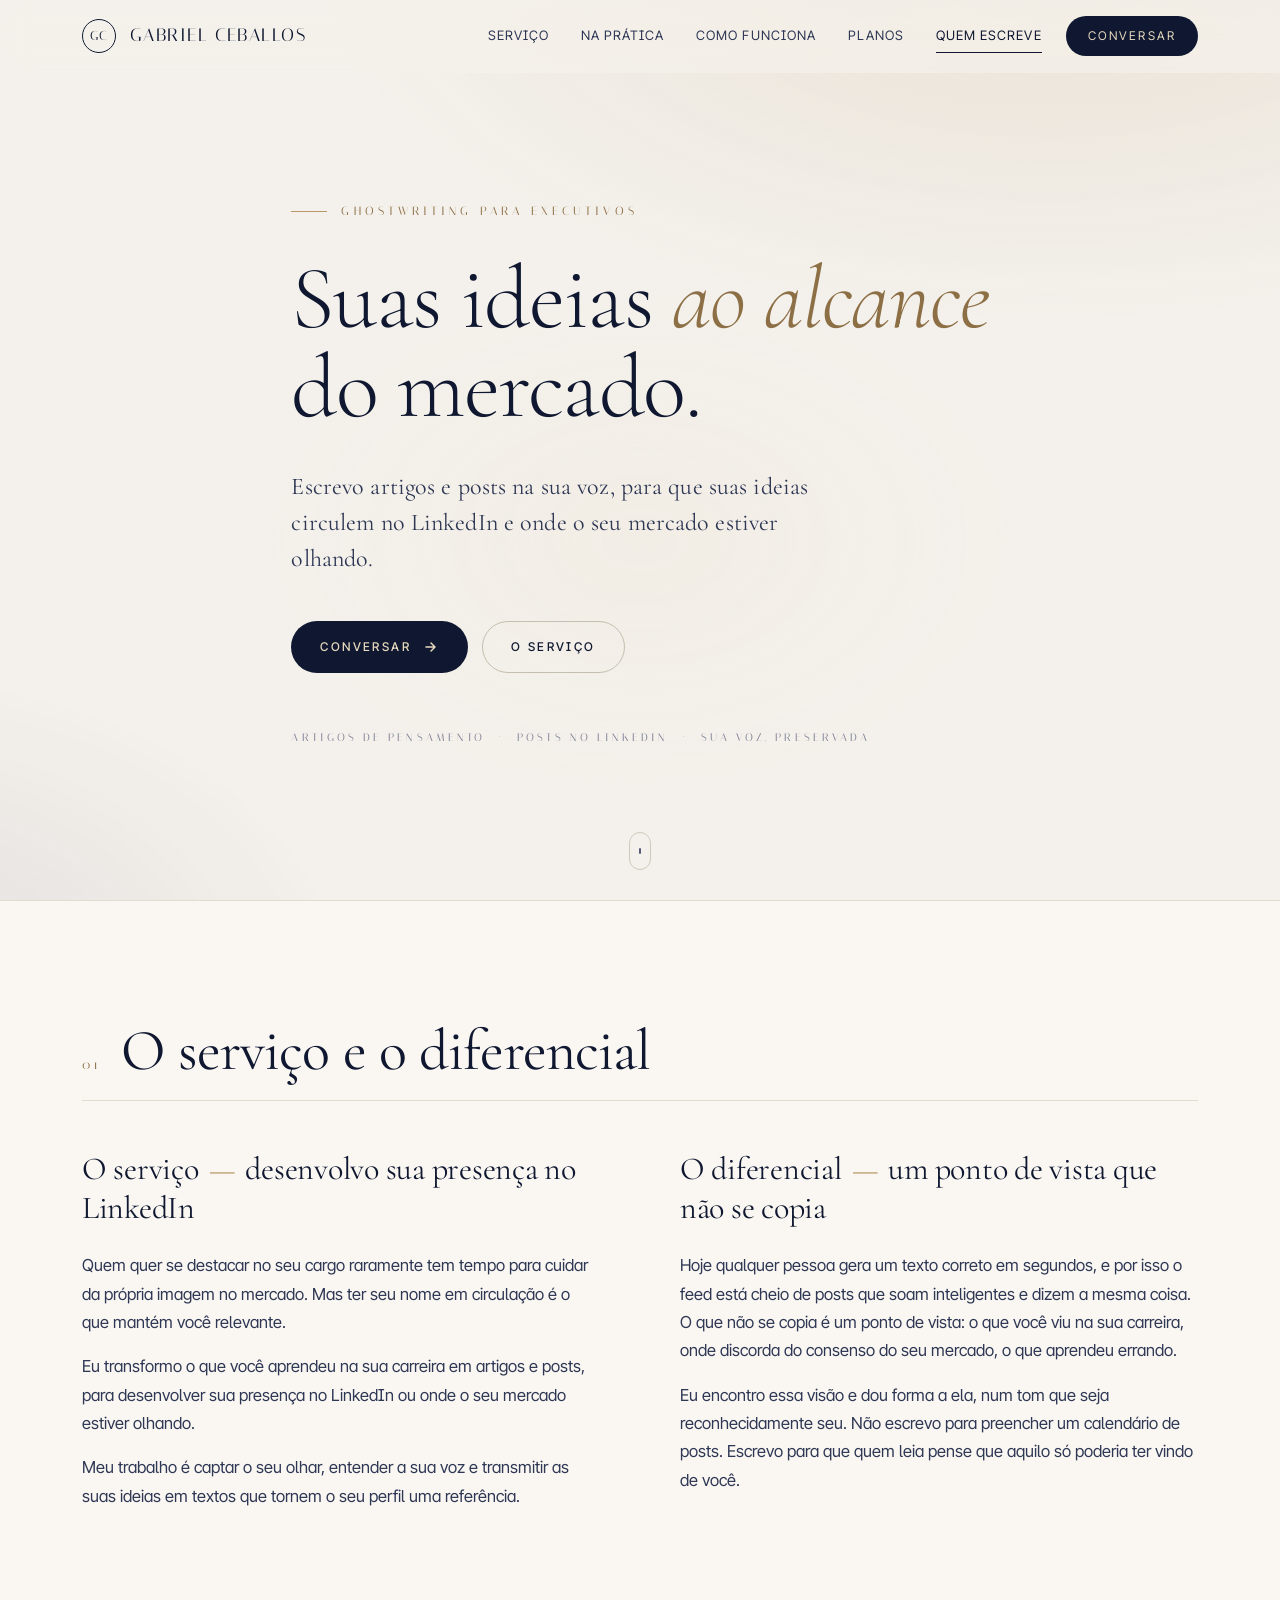
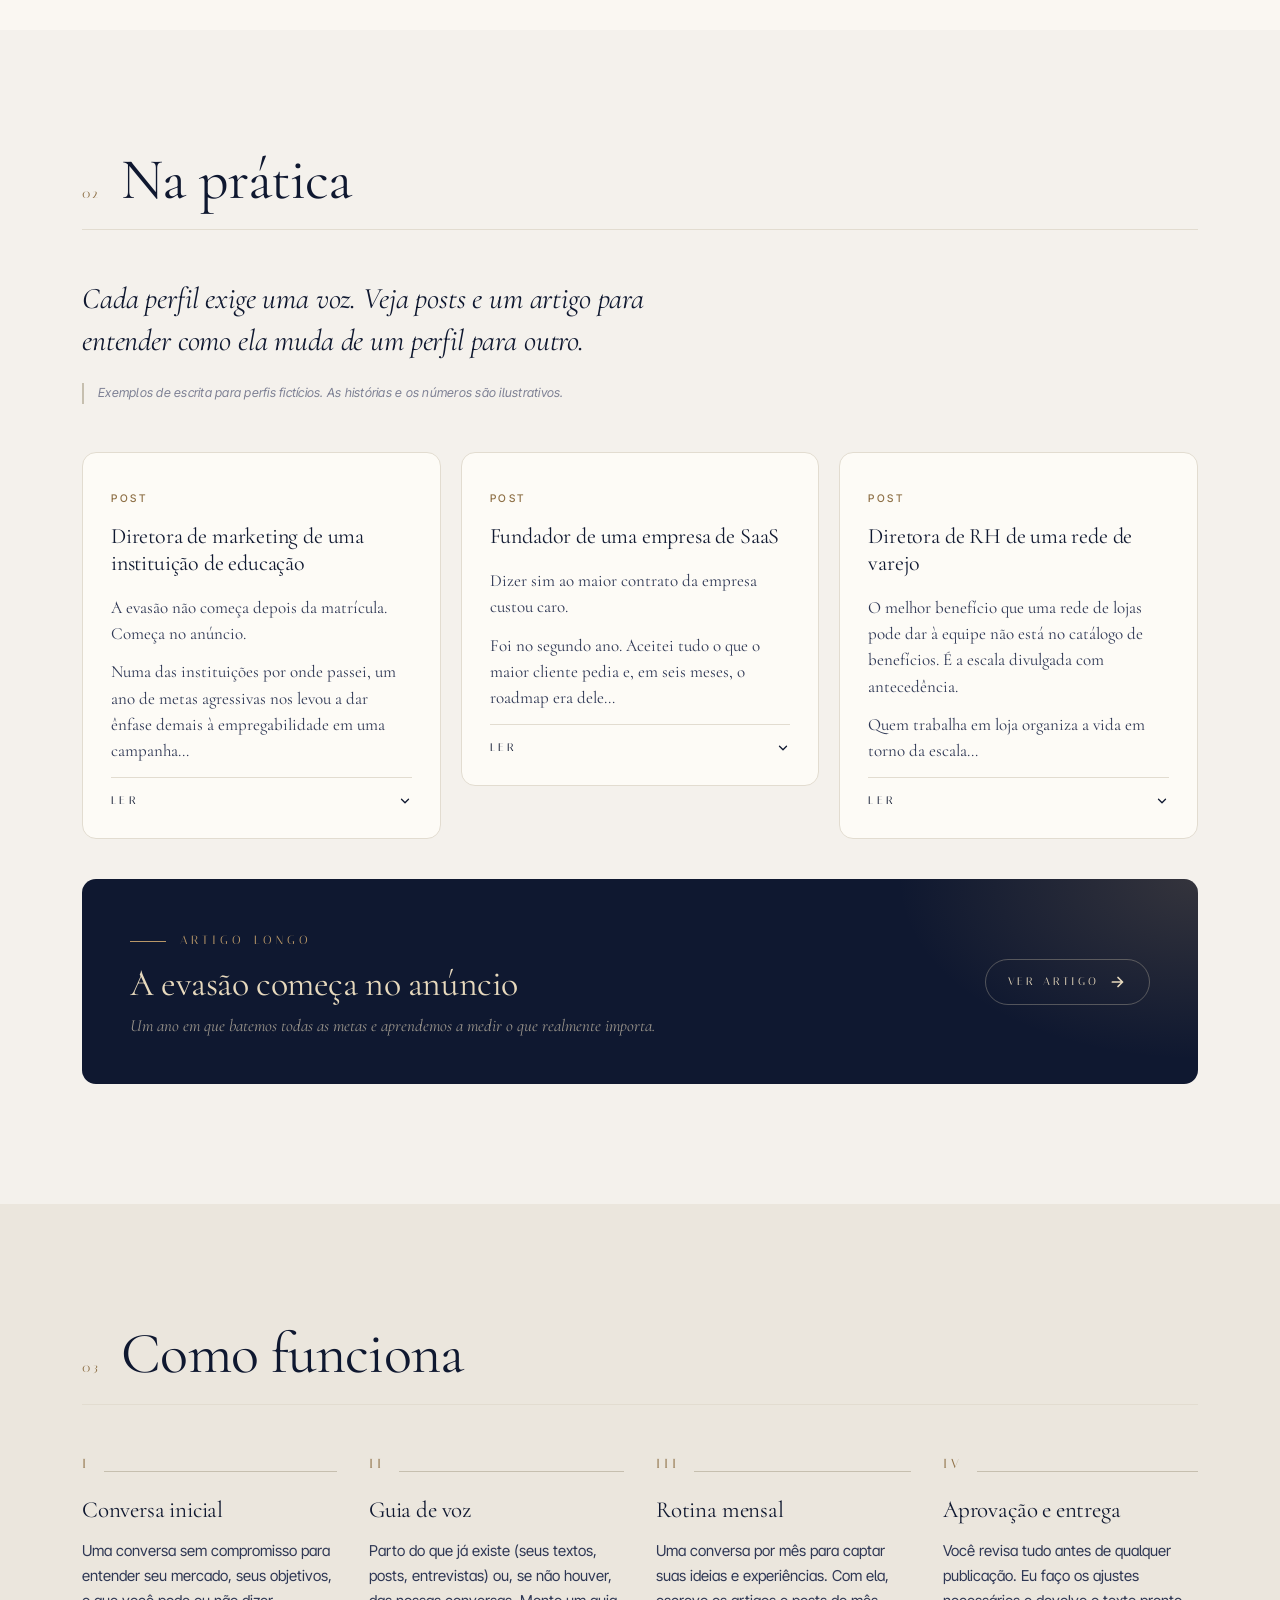
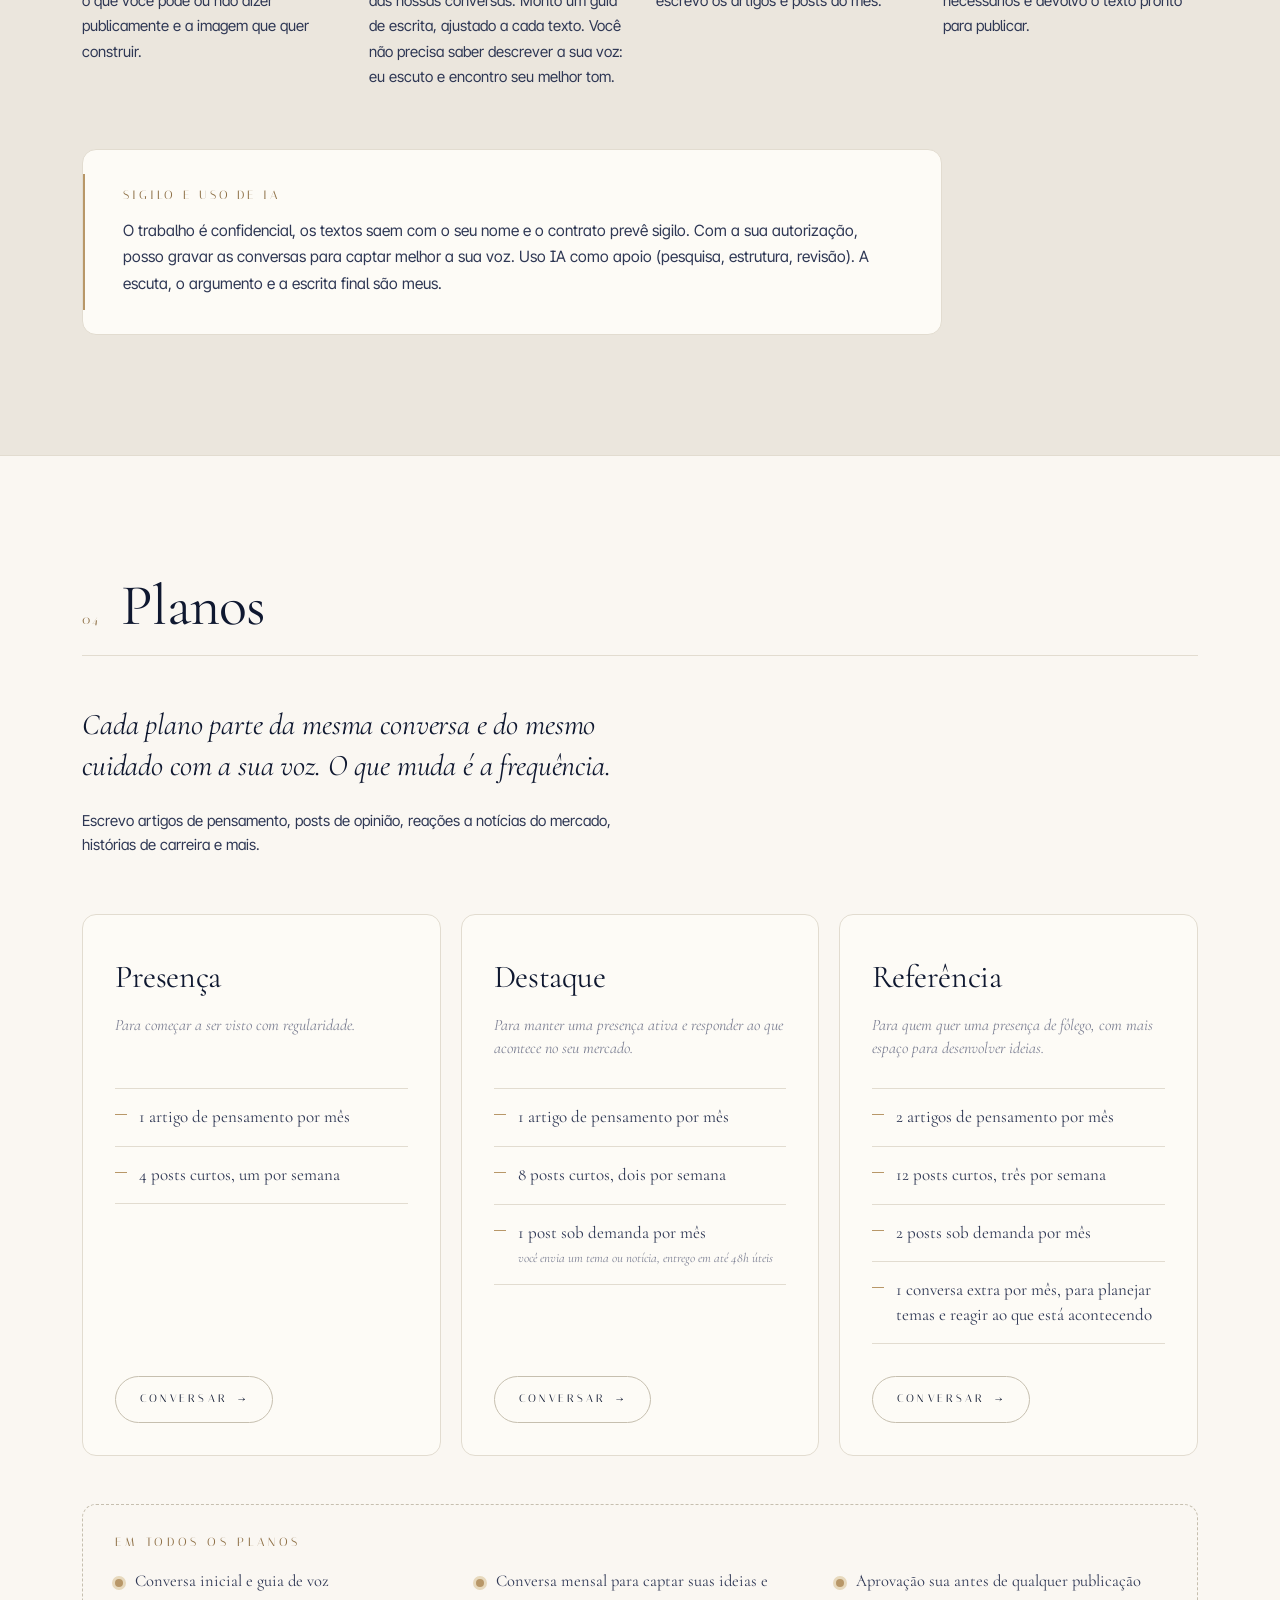
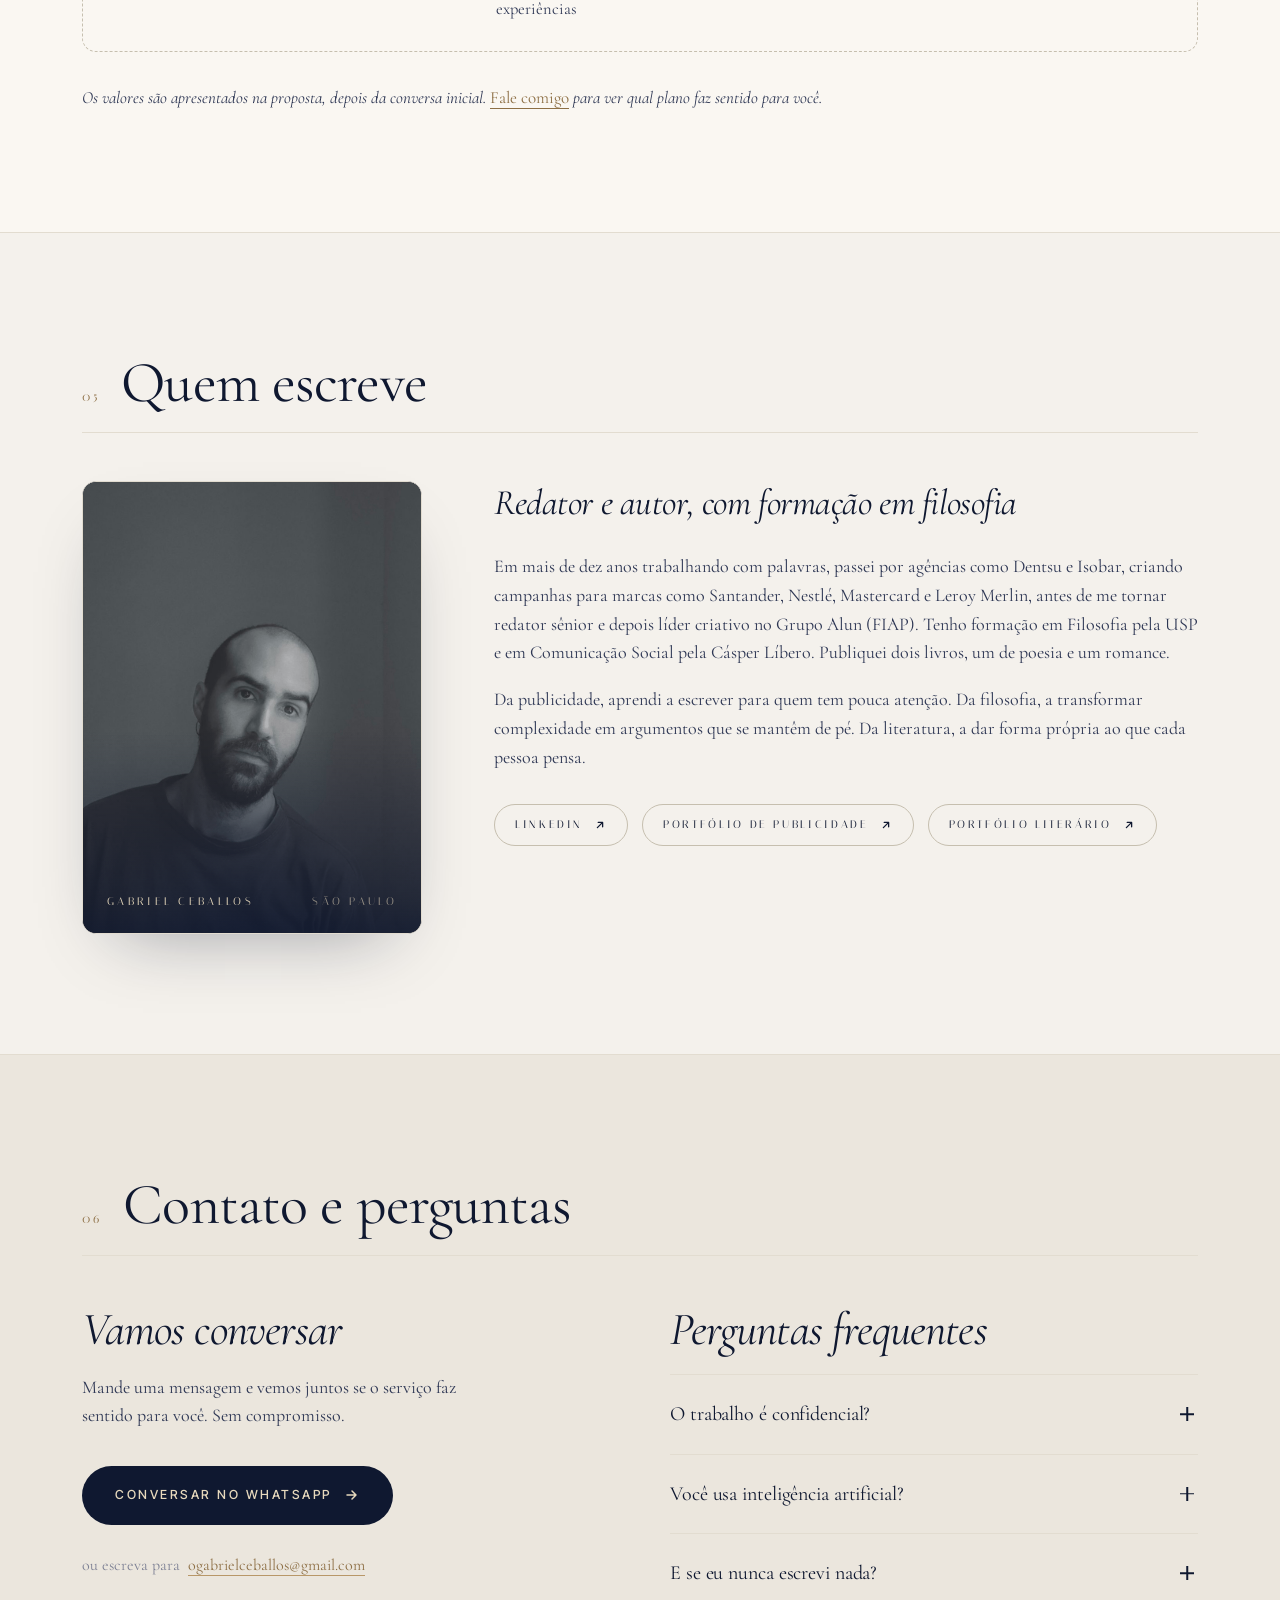
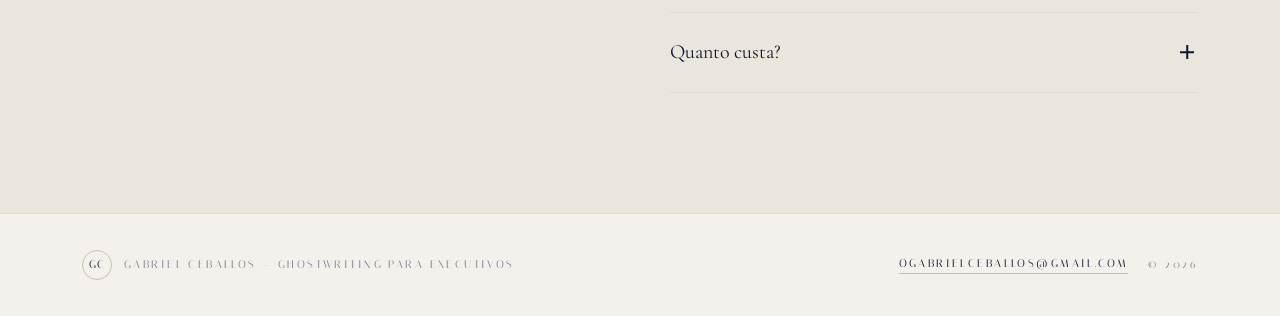
==== commit becc3fc3: "feat: ajustes de conteudo, UX e identidade visual - Servico: troca frase duplicada do hero por 'dese" ====
--- a/index.html
+++ b/index.html
@@ -87,7 +87,7 @@
 
         <div class="service-grid">
           <article class="service-block reveal">
-            <h3 class="service-block__title">O serviço<span>—</span>suas ideias ao alcance do mercado</h3>
+            <h3 class="service-block__title">O serviço<span>—</span>desenvolvo sua presença no LinkedIn</h3>
             <p>Quem quer se destacar no seu cargo raramente tem tempo para cuidar da própria imagem no mercado. Mas ter seu nome em circulação é o que mantém você relevante.</p>
             <p>Eu transformo o que você aprendeu na sua carreira em artigos e posts, para desenvolver sua presença no LinkedIn ou onde o seu mercado estiver olhando.</p>
             <p>Meu trabalho é captar o seu olhar, entender a sua voz e transmitir as suas ideias em textos que tornem o seu perfil uma referência.</p>
@@ -255,7 +255,7 @@
         </p>
 
         <div class="plans">
-          <article class="plan reveal">
+          <a class="plan reveal" href="#contato" aria-label="Plano Presença — conversar">
             <header>
               <span class="plan__name">Presença</span>
               <p class="plan__desc">Para começar a ser visto com regularidade.</p>
@@ -264,11 +264,10 @@
               <li>1 artigo de pensamento por mês</li>
               <li>4 posts curtos, um por semana</li>
             </ul>
-            <a href="#contato" class="plan__cta">Conversar</a>
-          </article>
-
-          <article class="plan plan--featured reveal">
-            <span class="plan__flag">Destaque</span>
+            <span class="plan__cta" aria-hidden="true">Conversar</span>
+          </a>
+
+          <a class="plan reveal" href="#contato" aria-label="Plano Destaque — conversar">
             <header>
               <span class="plan__name">Destaque</span>
               <p class="plan__desc">Para manter uma presença ativa e responder ao que acontece no seu mercado.</p>
@@ -278,10 +277,10 @@
               <li>8 posts curtos, dois por semana</li>
               <li>1 post sob demanda por mês<br/><span>você envia um tema ou notícia, entrego em até 48h úteis</span></li>
             </ul>
-            <a href="#contato" class="plan__cta plan__cta--primary">Conversar</a>
-          </article>
-
-          <article class="plan reveal">
+            <span class="plan__cta" aria-hidden="true">Conversar</span>
+          </a>
+
+          <a class="plan reveal" href="#contato" aria-label="Plano Referência — conversar">
             <header>
               <span class="plan__name">Referência</span>
               <p class="plan__desc">Para quem quer uma presença de fôlego, com mais espaço para desenvolver ideias.</p>
@@ -292,8 +291,8 @@
               <li>2 posts sob demanda por mês</li>
               <li>1 conversa extra por mês, para planejar temas e reagir ao que está acontecendo</li>
             </ul>
-            <a href="#contato" class="plan__cta">Conversar</a>
-          </article>
+            <span class="plan__cta" aria-hidden="true">Conversar</span>
+          </a>
         </div>
 
         <div class="plans__includes reveal">
@@ -369,7 +368,7 @@
             <h3>Vamos conversar</h3>
             <p>Mande uma mensagem e vemos juntos se o serviço faz sentido para você. Sem compromisso.</p>
 
-            <a class="btn btn--primary btn--large" href="https://wa.me/?text=Olá%2C%20vi%20o%20seu%20site%20e%20gostaria%20de%20conversar%20sobre%20ghostwriting." target="_blank" rel="noopener">
+            <a class="btn btn--primary btn--large" href="https://wa.me/5511944681931?text=Ol%C3%A1%2C%20vi%20o%20seu%20site%20e%20gostaria%20de%20conversar%20sobre%20ghostwriting." target="_blank" rel="noopener">
               Conversar no WhatsApp
               <svg width="16" height="16" viewBox="0 0 16 16" aria-hidden="true"><path d="M3 8h9m-4-4 4 4-4 4" stroke="currentColor" stroke-width="1.5" fill="none" stroke-linecap="round" stroke-linejoin="round"/></svg>
             </a>
--- a/styles.css
+++ b/styles.css
@@ -445,6 +445,7 @@
 .cards {
   display: grid;
   grid-template-columns: repeat(3, 1fr);
+  align-items: start;
   gap: 20px;
   margin-bottom: 40px;
 }
@@ -468,13 +469,13 @@
 .card header { margin-bottom: 18px; }
 .card__tag {
   display: inline-block;
-  font-family: var(--display);
+  font-family: var(--sans);
   font-size: 10.5px;
-  letter-spacing: .3em;
+  letter-spacing: .24em;
   text-transform: uppercase;
   color: var(--accent-ink);
   margin-bottom: 16px;
-  font-weight: 400;
+  font-weight: 500;
 }
 .card__title {
   font-family: var(--serif);
@@ -677,38 +678,37 @@
   display: flex;
   flex-direction: column;
   position: relative;
-  transition: transform .3s var(--ease), box-shadow .3s var(--ease), border-color .3s;
-}
-.plan:hover {
-  transform: translateY(-3px);
-  box-shadow: 0 20px 60px -30px rgba(27,26,23,.25);
-}
-.plan--featured {
-  background:
-    radial-gradient(500px 300px at 100% 0%, rgba(184,151,104,.18), transparent 60%),
-    var(--ink);
+  overflow: hidden;
+  color: var(--ink);
+  text-decoration: none;
+  cursor: pointer;
+  transition: transform .45s var(--ease),
+              box-shadow .45s var(--ease),
+              border-color .45s var(--ease),
+              background-color .45s var(--ease),
+              color .45s var(--ease);
+}
+.plan::before {
+  content: "";
+  position: absolute;
+  inset: 0;
+  background: radial-gradient(500px 300px at 100% 0%, rgba(184,151,104,.18), transparent 60%);
+  opacity: 0;
+  transition: opacity .45s var(--ease);
+  pointer-events: none;
+}
+.plan:hover,
+.plan:focus-visible {
+  background-color: var(--ink);
+  border-color: var(--ink);
   color: var(--accent-soft);
-  border-color: var(--ink);
-  transform: translateY(-6px);
-  position: relative;
-}
-.plan--featured:hover { transform: translateY(-10px); box-shadow: 0 30px 80px -30px rgba(15,24,48,.5); }
-.plan__flag {
-  position: absolute;
-  top: -14px;
-  left: 50%;
-  transform: translateX(-50%);
-  background: var(--accent);
-  color: var(--ink);
-  font-family: var(--display);
-  font-size: 10.5px;
-  letter-spacing: .32em;
-  text-transform: uppercase;
-  padding: 7px 18px;
-  border-radius: 999px;
-  font-weight: 400;
-  z-index: 2;
-}
+  transform: translateY(-4px);
+  box-shadow: 0 30px 80px -30px rgba(15,24,48,.45);
+  outline: none;
+}
+.plan:hover::before,
+.plan:focus-visible::before { opacity: 1; }
+
 .plan__name {
   font-family: var(--serif);
   font-weight: 400;
@@ -716,8 +716,11 @@
   letter-spacing: -0.012em;
   display: block;
   margin-bottom: 10px;
-}
-.plan--featured .plan__name { color: var(--accent-soft); font-style: italic; }
+  transition: color .45s var(--ease), font-style .45s var(--ease);
+}
+.plan:hover .plan__name,
+.plan:focus-visible .plan__name { color: var(--accent-soft); font-style: italic; }
+
 .plan__desc {
   font-family: var(--serif);
   font-size: 16px;
@@ -726,16 +729,22 @@
   margin: 0 0 28px;
   line-height: 1.45;
   min-height: 46px;
-}
-.plan--featured .plan__desc { color: rgba(231,217,189,.72); }
+  transition: color .45s var(--ease);
+}
+.plan:hover .plan__desc,
+.plan:focus-visible .plan__desc { color: rgba(231,217,189,.72); }
+
 .plan ul {
   list-style: none;
   padding: 0;
   margin: 0 0 32px;
   border-top: 1px solid var(--line);
   flex: 1;
-}
-.plan--featured ul { border-top-color: rgba(231,217,189,.14); }
+  transition: border-top-color .45s var(--ease);
+}
+.plan:hover ul,
+.plan:focus-visible ul { border-top-color: rgba(231,217,189,.14); }
+
 .plan li {
   padding: 16px 0;
   font-family: var(--serif);
@@ -745,8 +754,13 @@
   line-height: 1.45;
   position: relative;
   padding-left: 24px;
-}
-.plan--featured li { color: rgba(231,217,189,.9); border-bottom-color: rgba(231,217,189,.12); }
+  transition: color .45s var(--ease), border-bottom-color .45s var(--ease);
+}
+.plan:hover li,
+.plan:focus-visible li {
+  color: rgba(231,217,189,.9);
+  border-bottom-color: rgba(231,217,189,.12);
+}
 .plan li::before {
   content: "";
   position: absolute;
@@ -754,7 +768,6 @@
   width: 12px; height: 1px;
   background: var(--accent);
 }
-.plan--featured li::before { background: var(--accent); }
 .plan li span {
   display: block;
   font-size: 13px;
@@ -762,8 +775,10 @@
   margin-top: 4px;
   font-style: italic;
   font-family: var(--serif);
-}
-.plan--featured li span { color: rgba(231,217,189,.55); }
+  transition: color .45s var(--ease);
+}
+.plan:hover li span,
+.plan:focus-visible li span { color: rgba(231,217,189,.55); }
 
 .plan__cta {
   align-self: flex-start;
@@ -777,20 +792,22 @@
   font-size: 11px;
   letter-spacing: .28em;
   text-transform: uppercase;
-  transition: all .25s var(--ease);
+  transition: border-color .45s var(--ease), background-color .45s var(--ease), color .45s var(--ease);
+  position: relative;
+  z-index: 1;
 }
 .plan__cta::after {
   content: "→";
-  transition: transform .25s var(--ease);
-}
-.plan__cta:hover { background: var(--ink); color: var(--accent-soft); border-color: var(--ink); }
-.plan__cta:hover::after { transform: translateX(3px); }
-.plan__cta--primary {
-  background: var(--accent);
-  color: var(--ink);
+  transition: transform .35s var(--ease);
+}
+.plan:hover .plan__cta,
+.plan:focus-visible .plan__cta {
+  background-color: var(--accent);
   border-color: var(--accent);
-}
-.plan__cta--primary:hover { background: var(--accent-soft); color: var(--ink); border-color: var(--accent-soft); }
+  color: var(--ink);
+}
+.plan:hover .plan__cta::after,
+.plan:focus-visible .plan__cta::after { transform: translateX(3px); }
 
 .plans__includes {
   background: transparent;
@@ -1152,16 +1169,20 @@
   max-width: 54ch;
 }
 .article__disclaimer {
-  font-family: var(--display);
-  font-size: 11px;
-  letter-spacing: .22em;
-  text-transform: uppercase;
-  color: var(--accent-ink);
-  font-style: normal;
+  font-family: var(--serif);
+  font-size: 13.5px;
+  letter-spacing: 0;
+  text-transform: none;
+  color: var(--ink-mute);
+  font-style: italic;
   margin: 0 0 56px;
-  padding-left: 16px;
-  border-left: 2px solid var(--accent);
+  padding-left: 14px;
+  border-left: 1px solid var(--line-strong);
   max-width: 60ch;
+  line-height: 1.5;
+}
+@media (max-width: 720px) {
+  .article__disclaimer { font-size: 12.5px; margin-bottom: 40px; }
 }
 .article h2 {
   font-family: var(--serif);
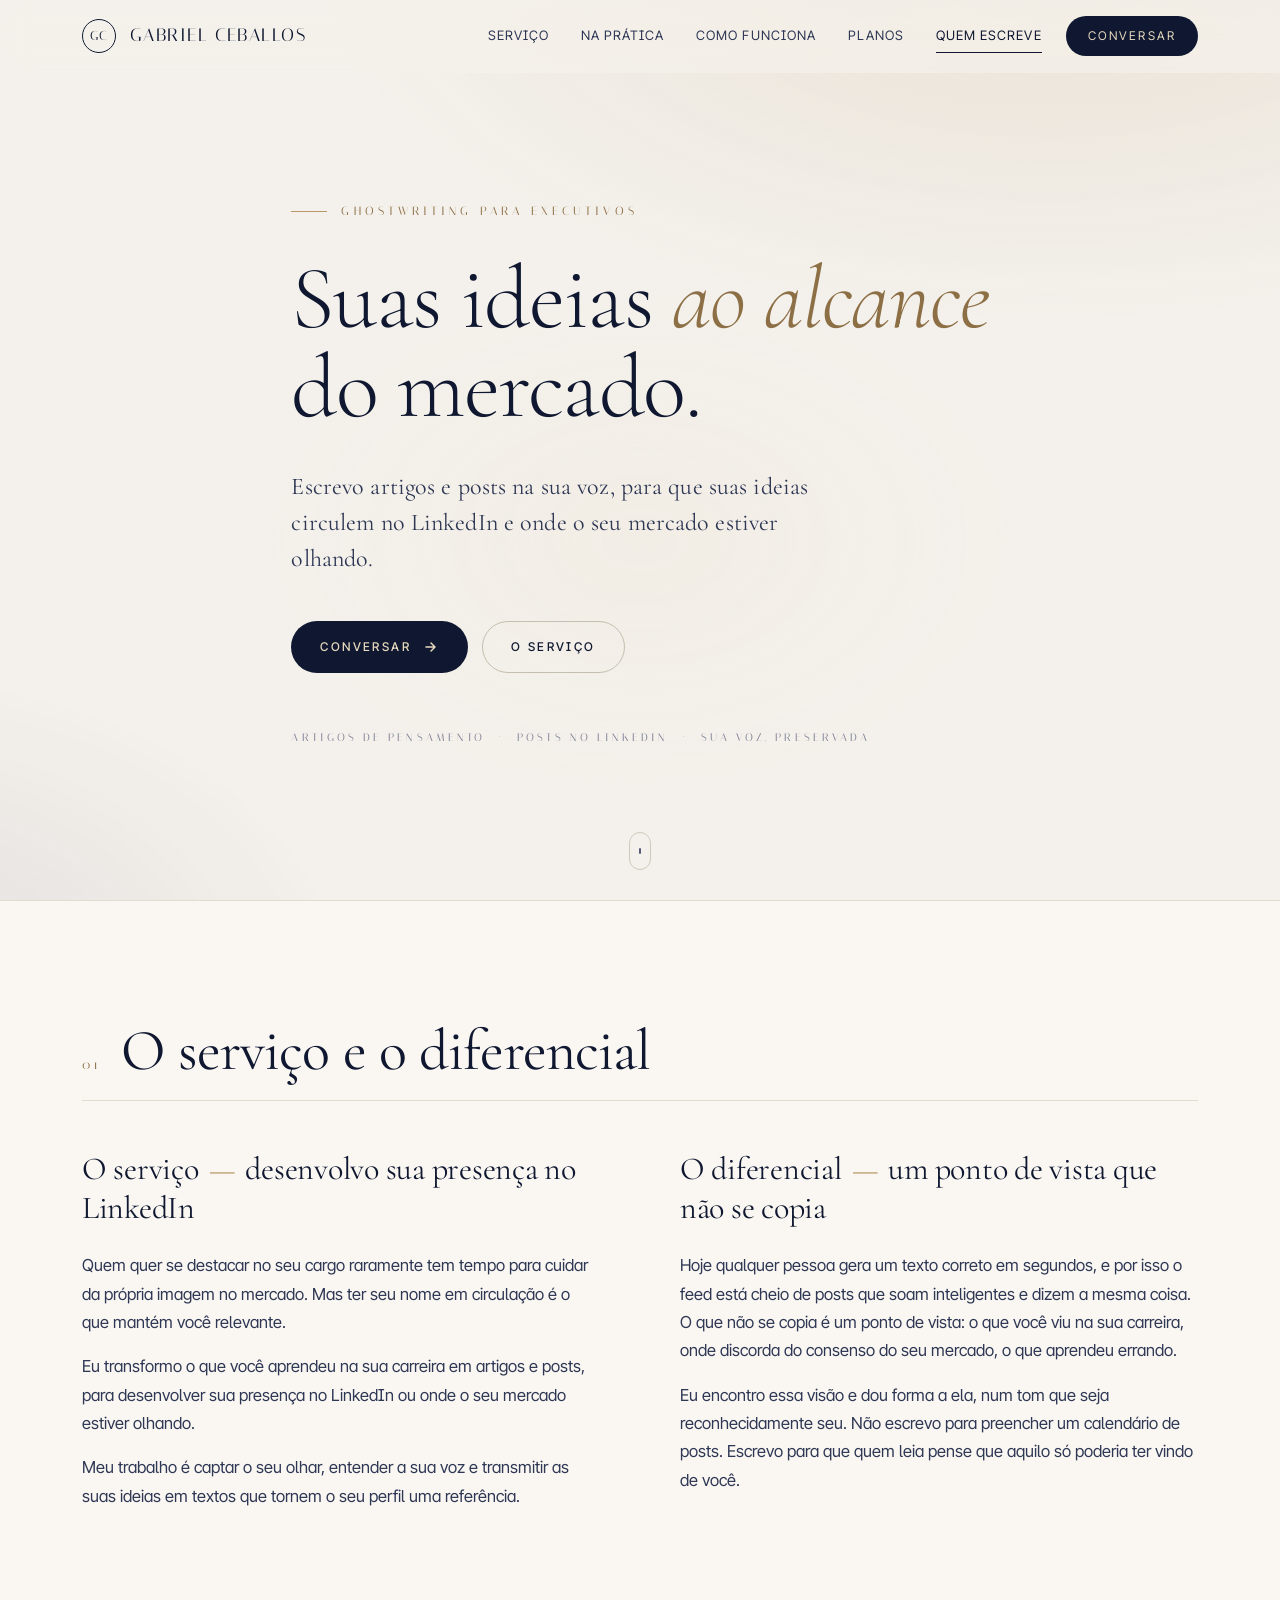
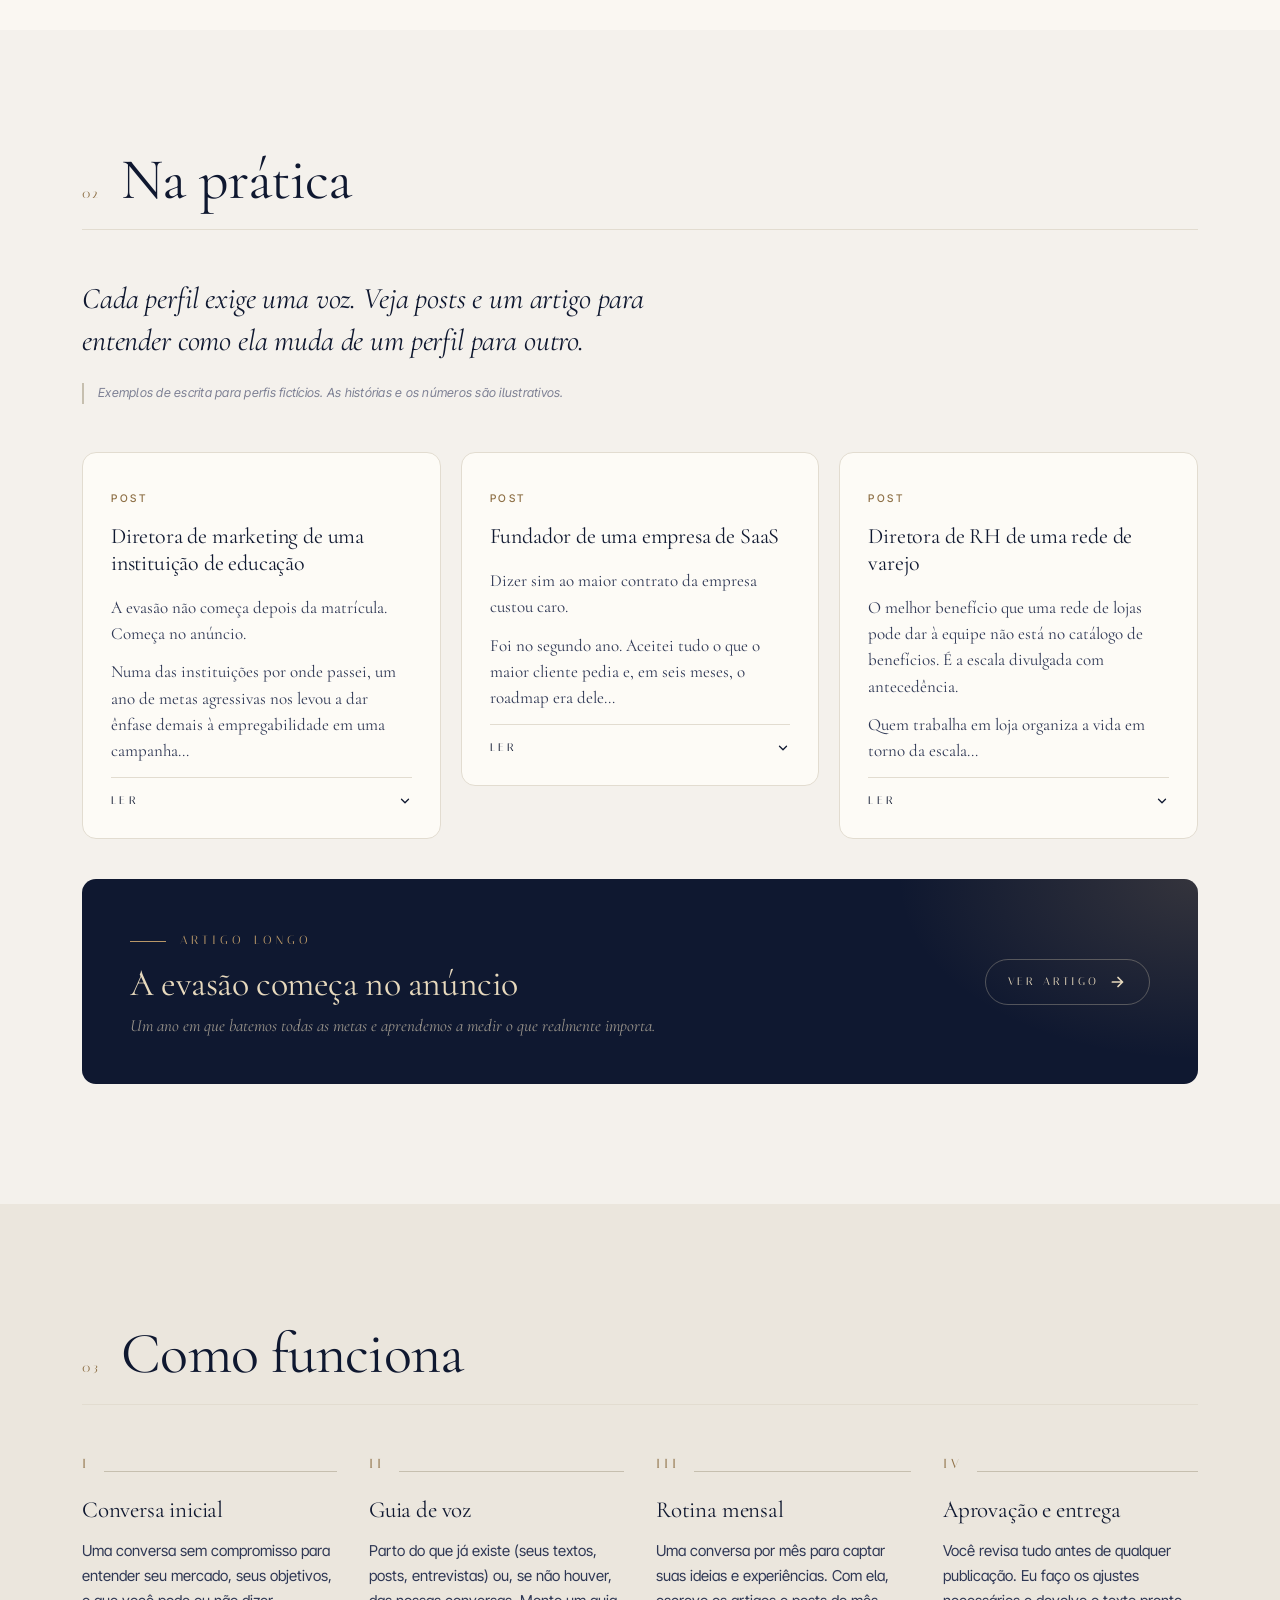
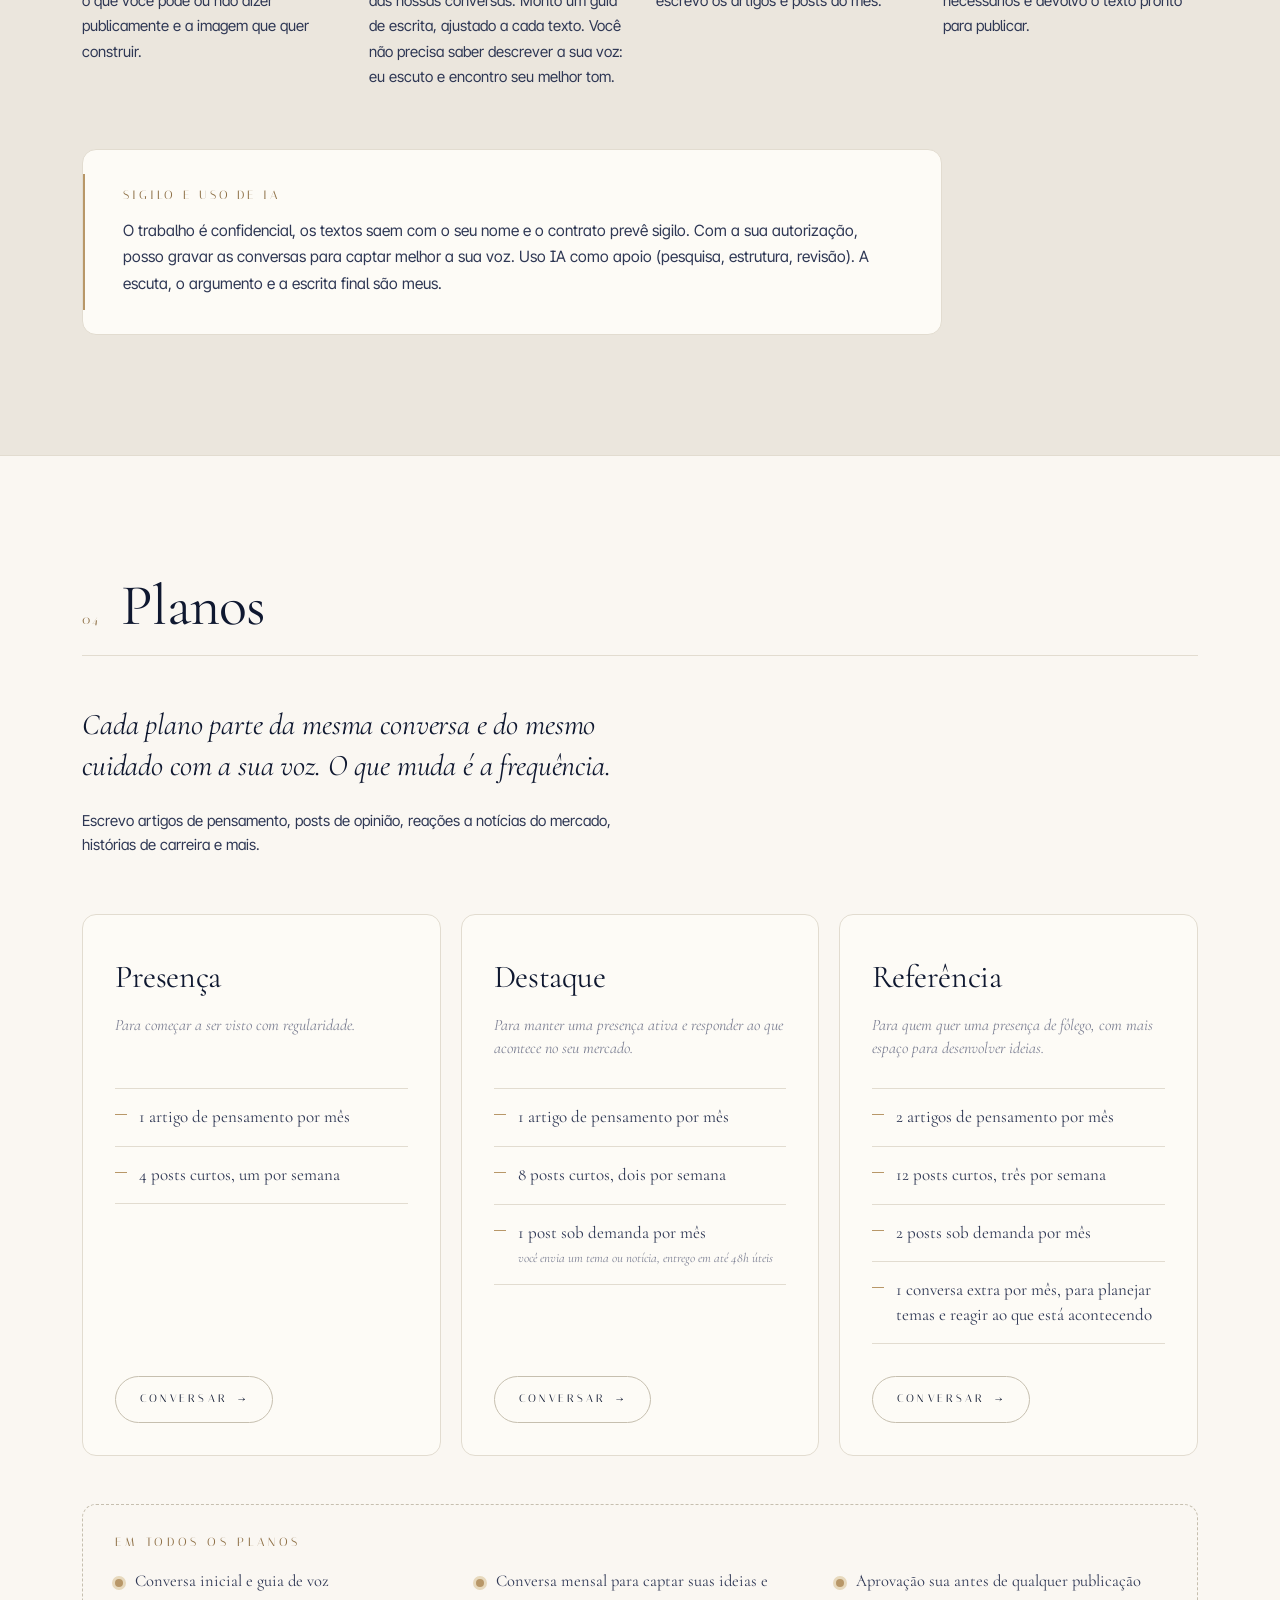
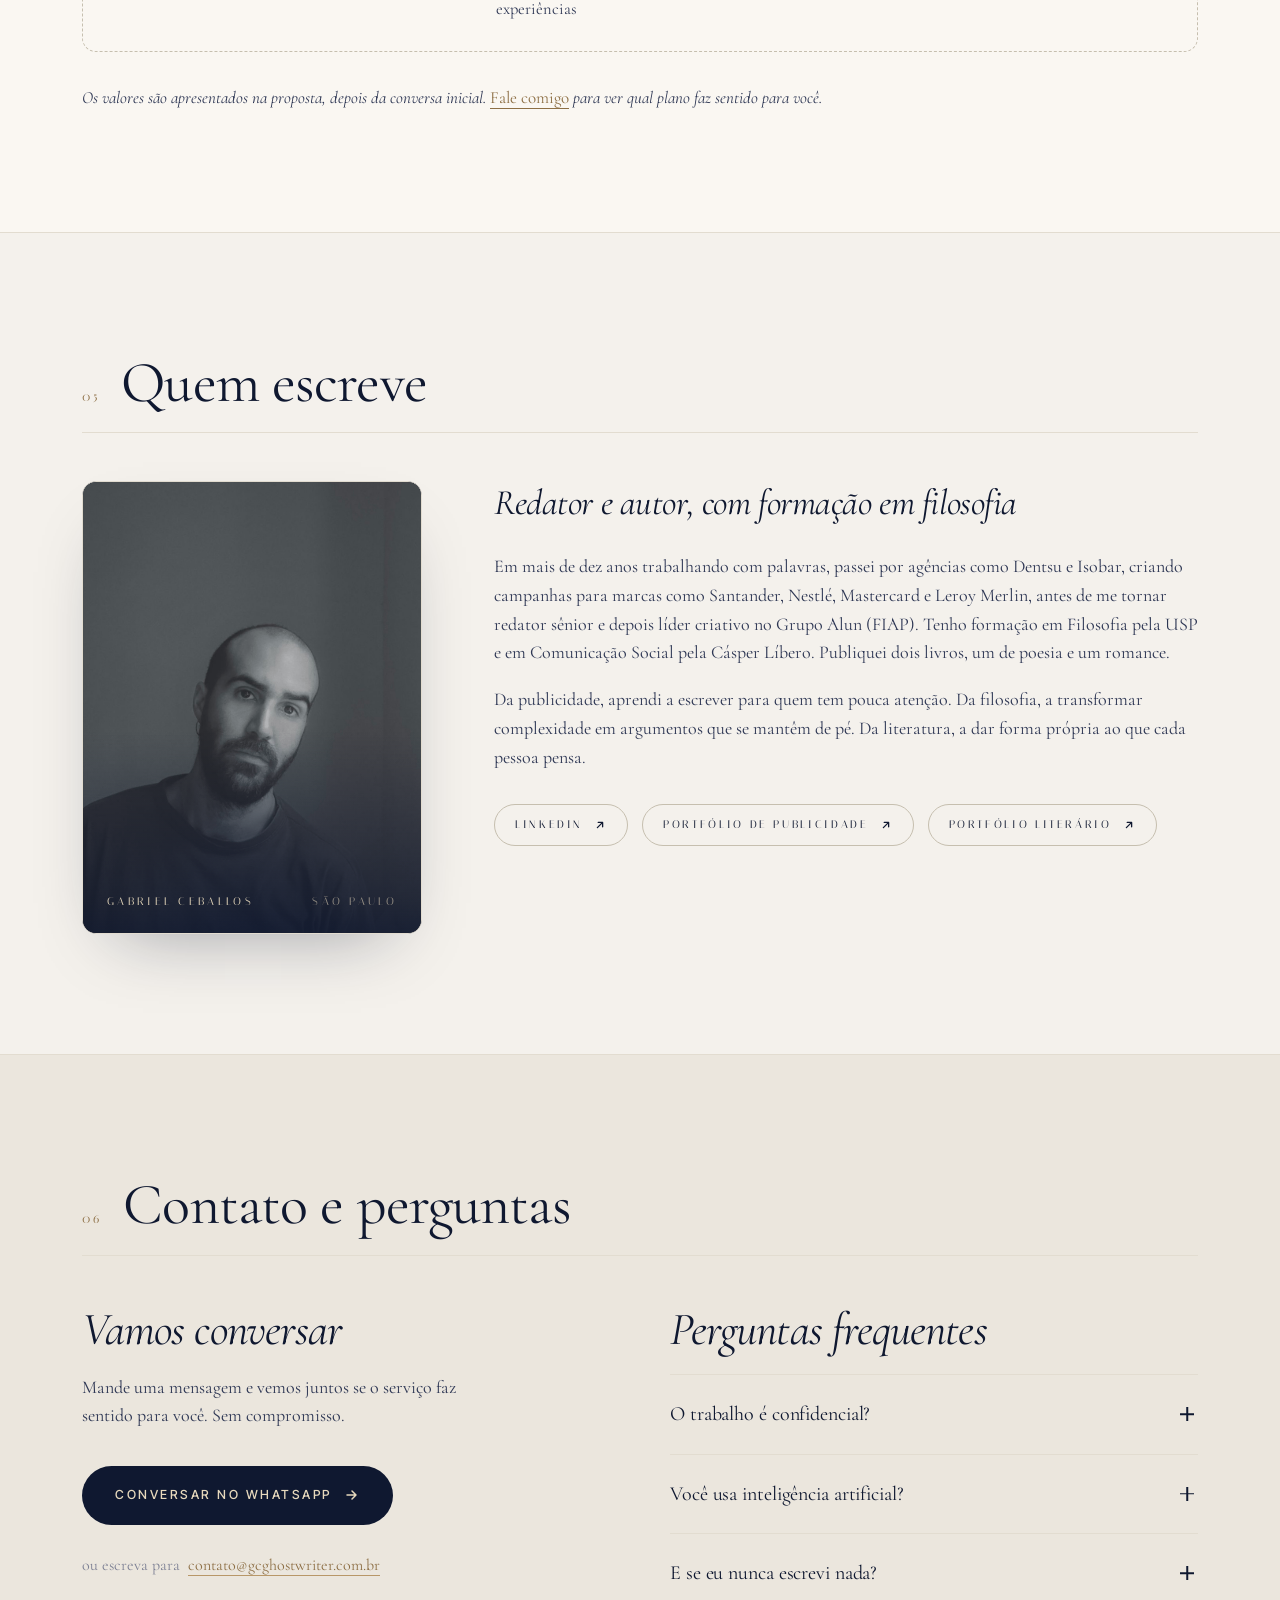
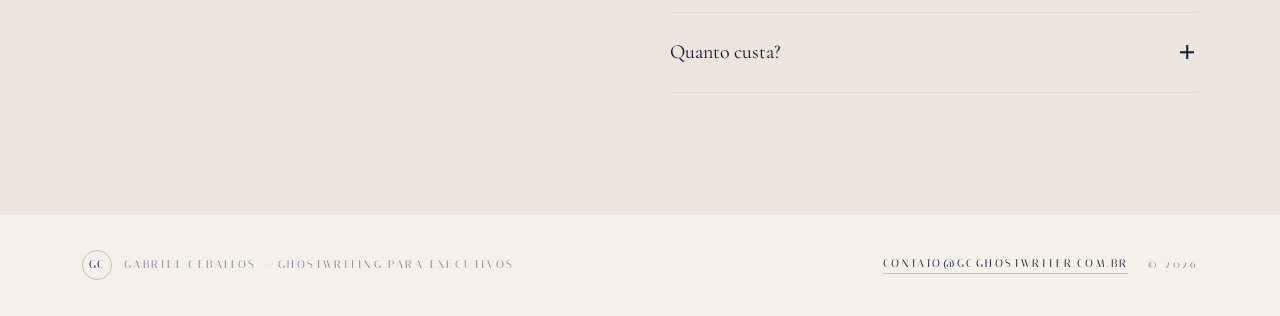
==== commit b25a40db: "chore: atualiza e-mail de contato para contato@gcghostwriter.com.br" ====
--- a/index.html
+++ b/index.html
@@ -375,7 +375,7 @@
 
             <p class="contact__email">
               ou escreva para
-              <a href="mailto:ogabrielceballos@gmail.com">ogabrielceballos@gmail.com</a>
+              <a href="mailto:contato@gcghostwriter.com.br">contato@gcghostwriter.com.br</a>
             </p>
           </div>
 
@@ -412,7 +412,7 @@
         <span>Gabriel Ceballos — Ghostwriting para executivos</span>
       </div>
       <div class="footer__meta">
-        <a href="mailto:ogabrielceballos@gmail.com">ogabrielceballos@gmail.com</a>
+        <a href="mailto:contato@gcghostwriter.com.br">contato@gcghostwriter.com.br</a>
         <span>© <span id="year">2026</span></span>
       </div>
     </div>
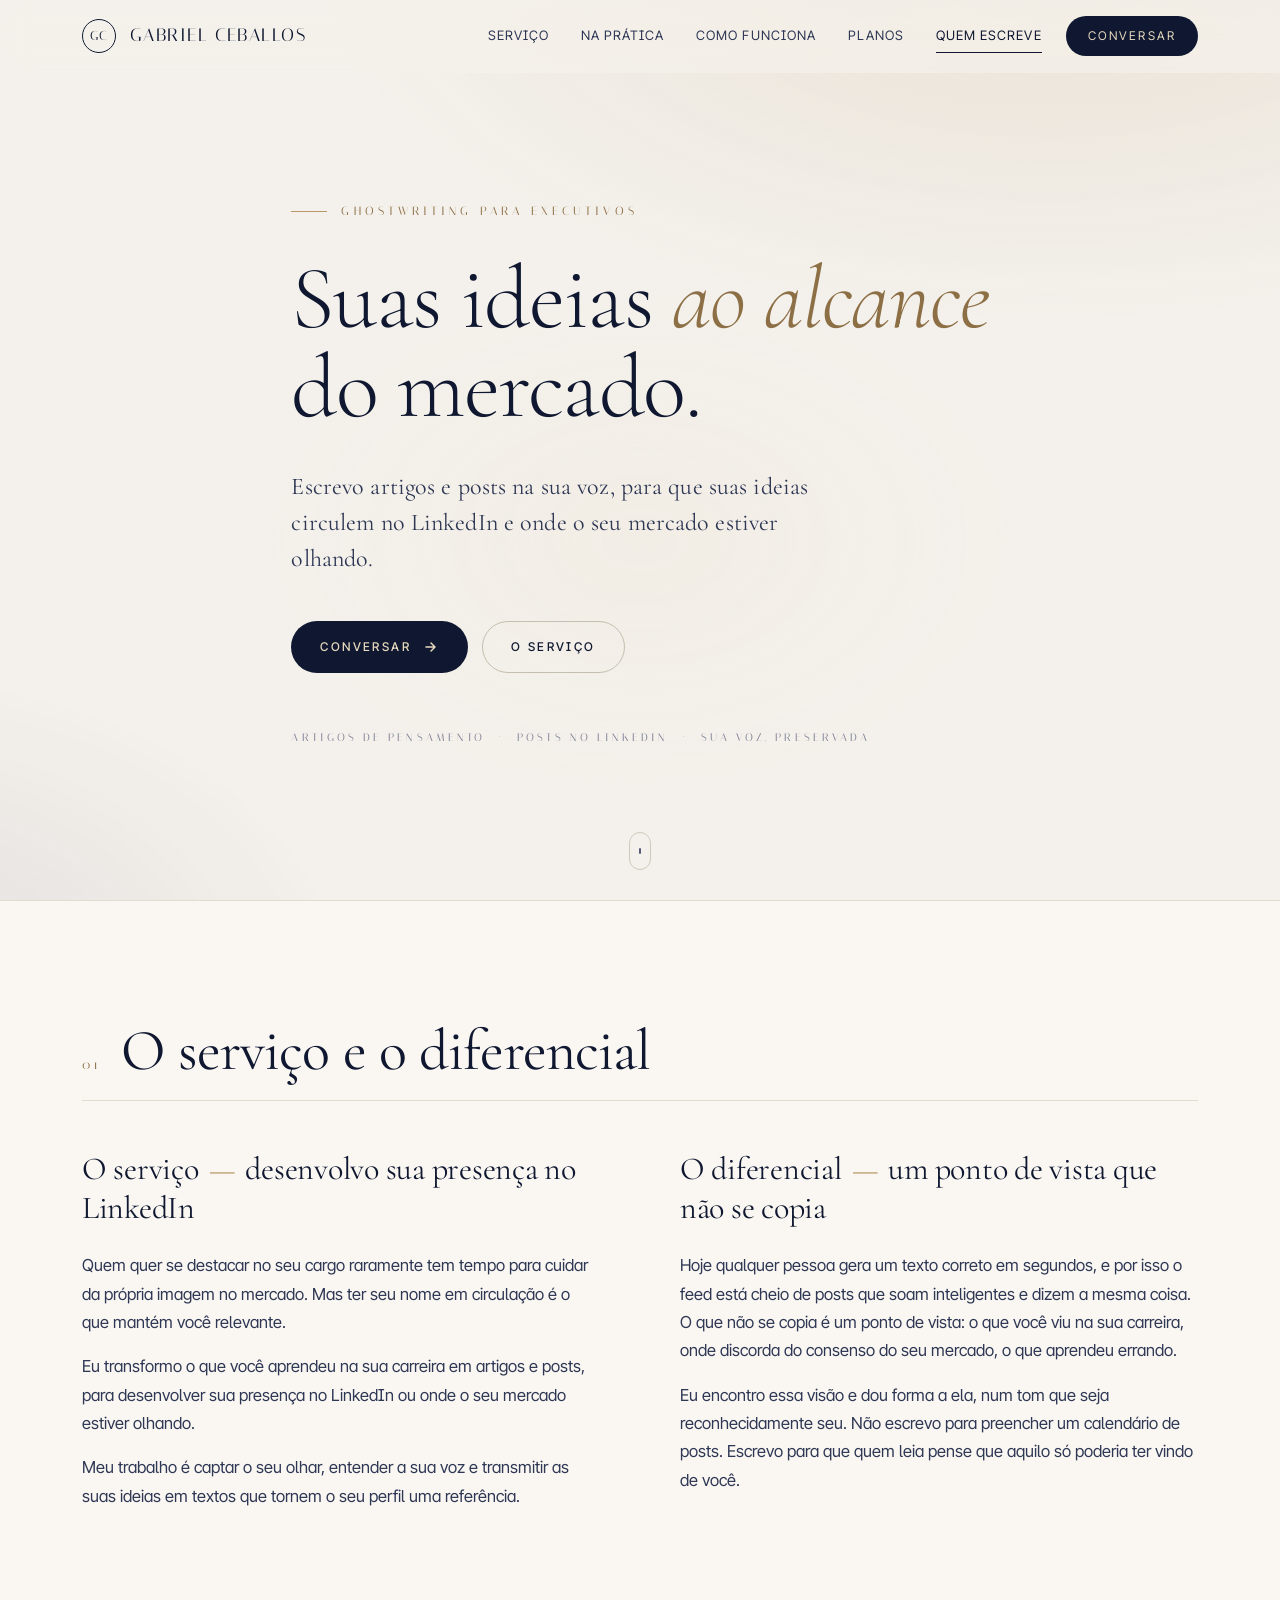
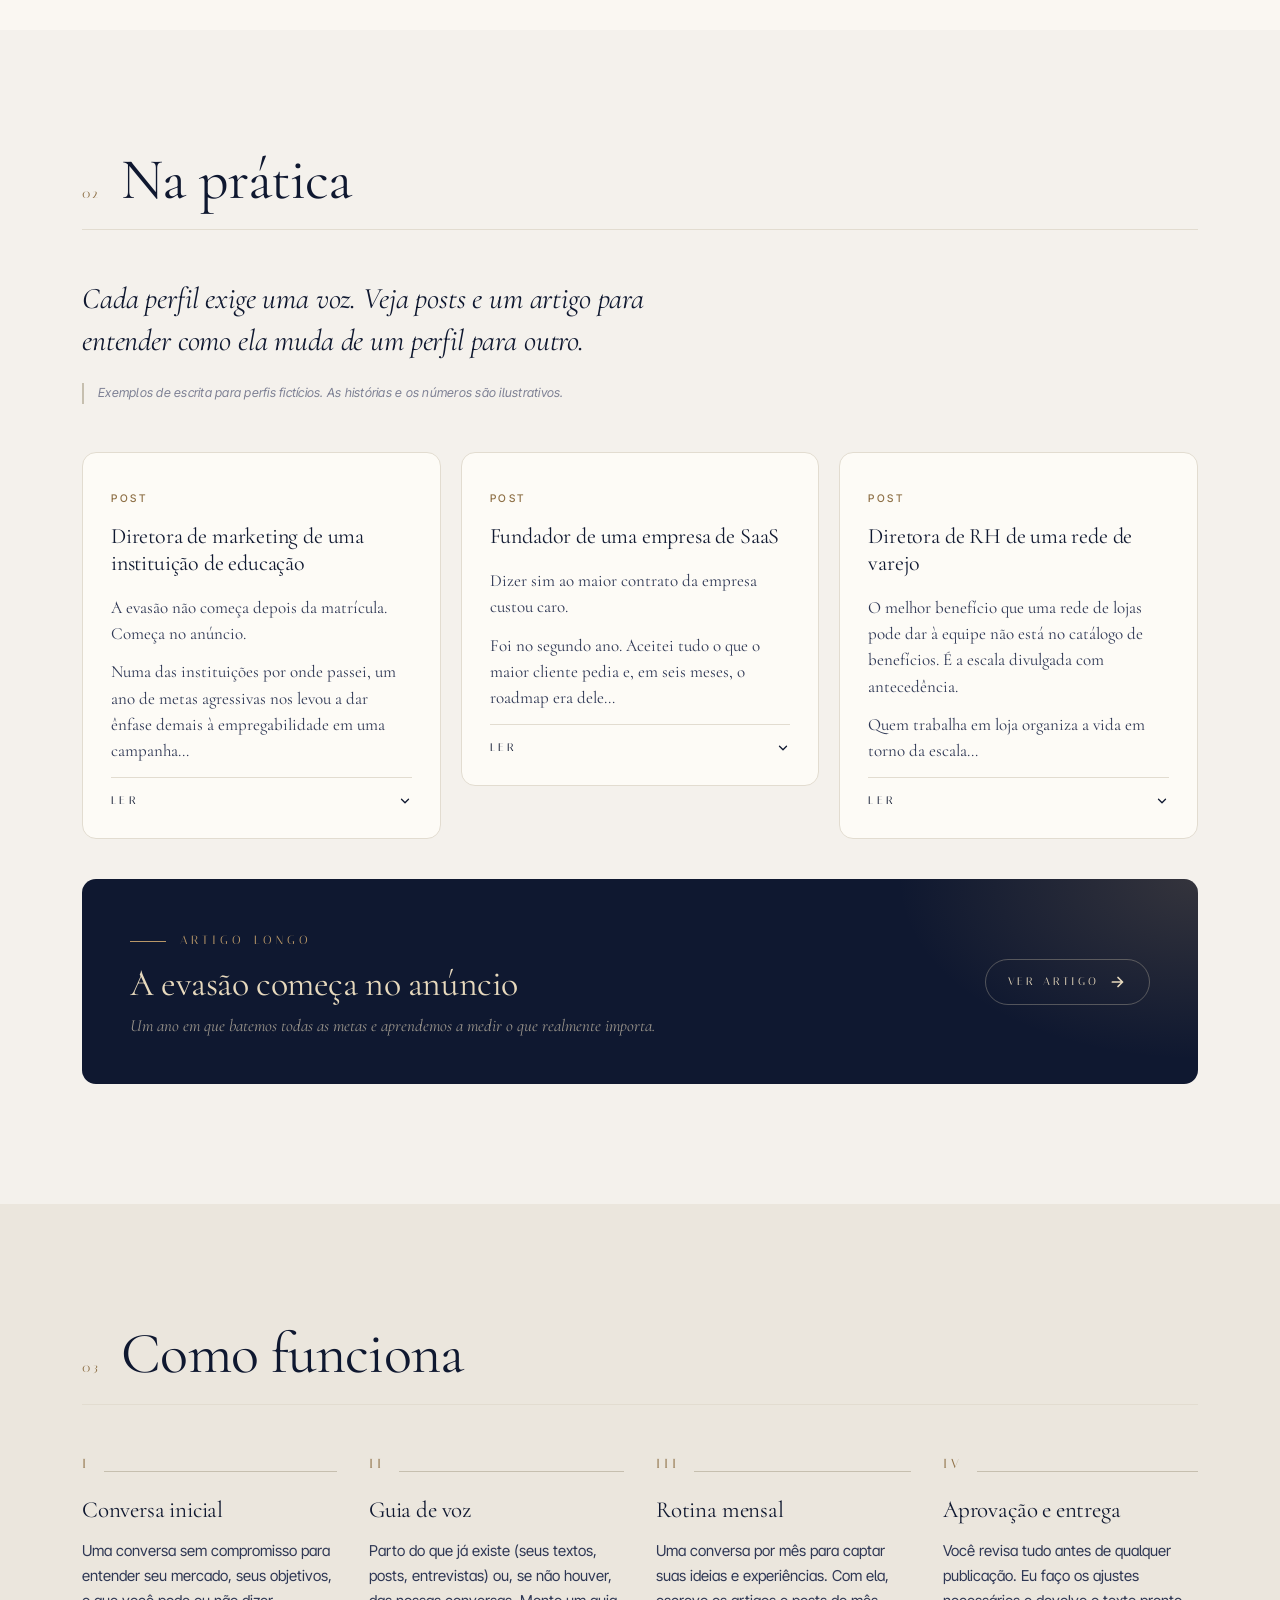
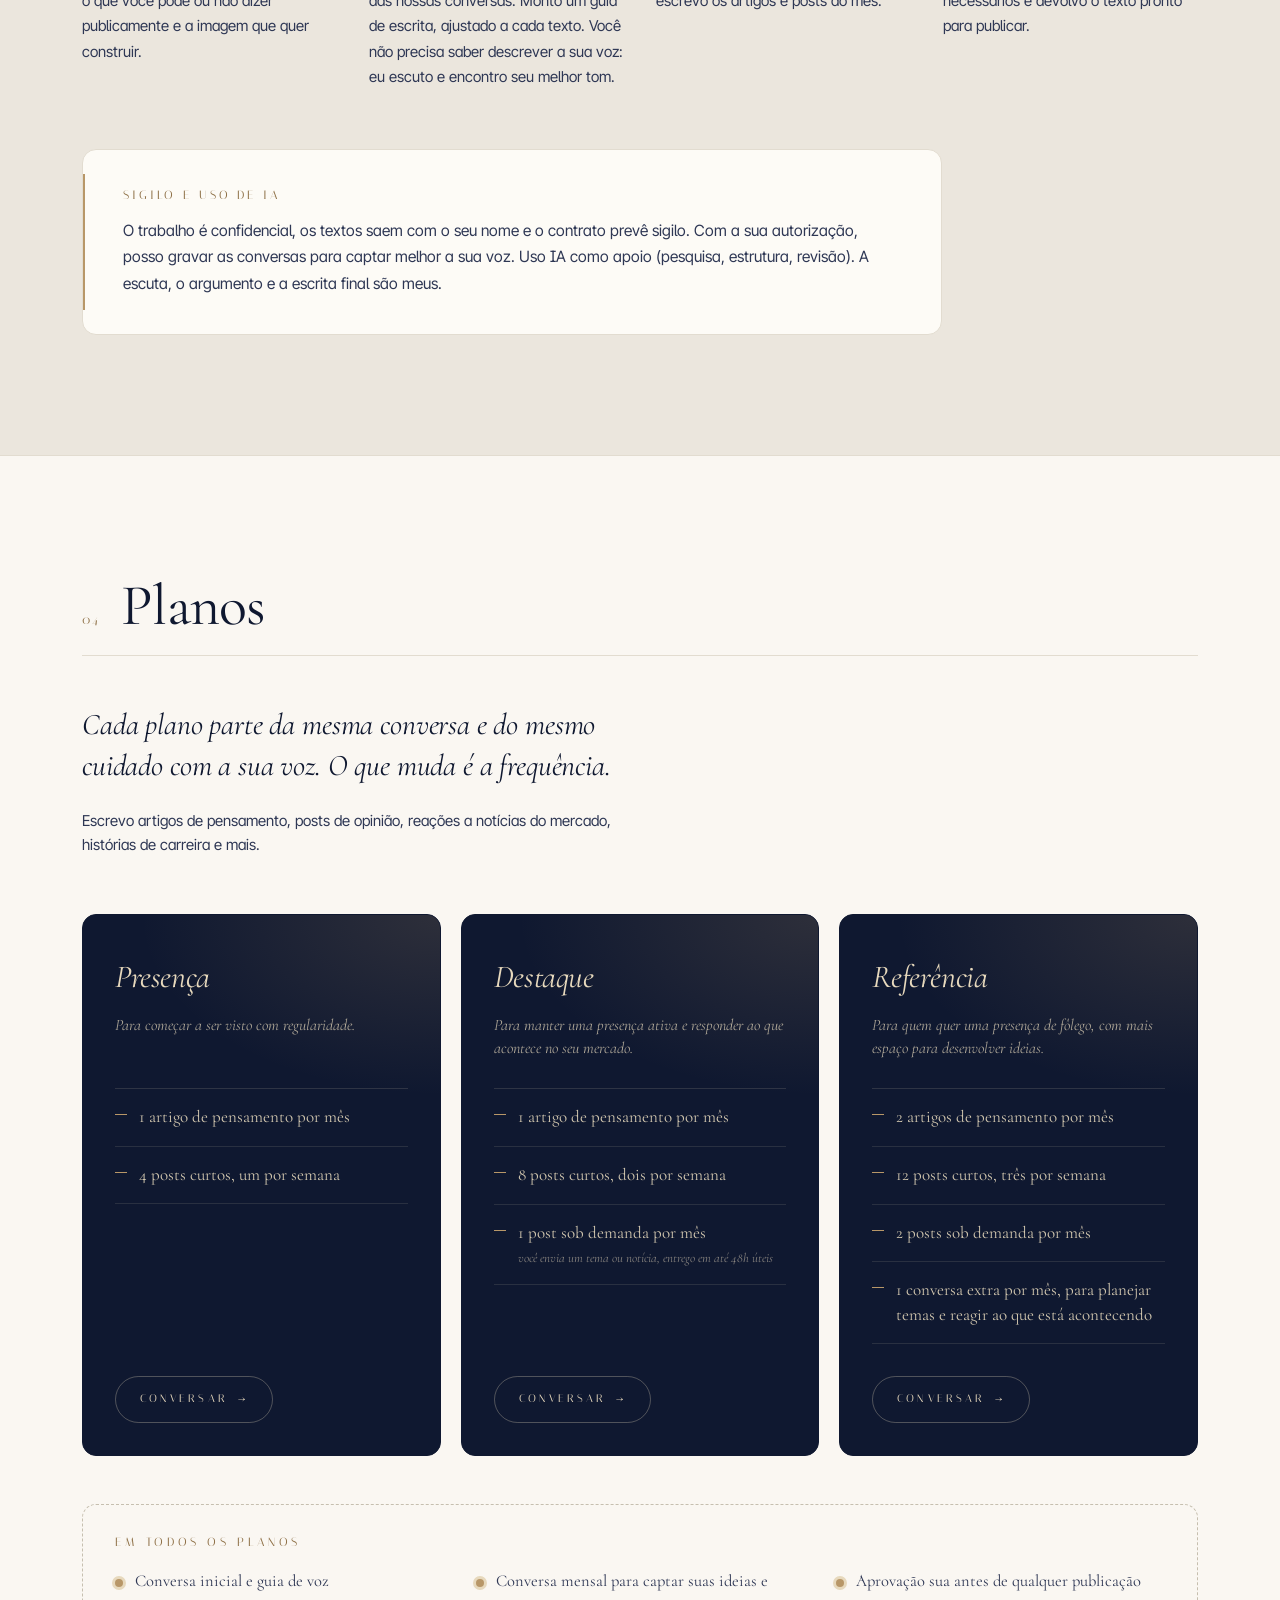
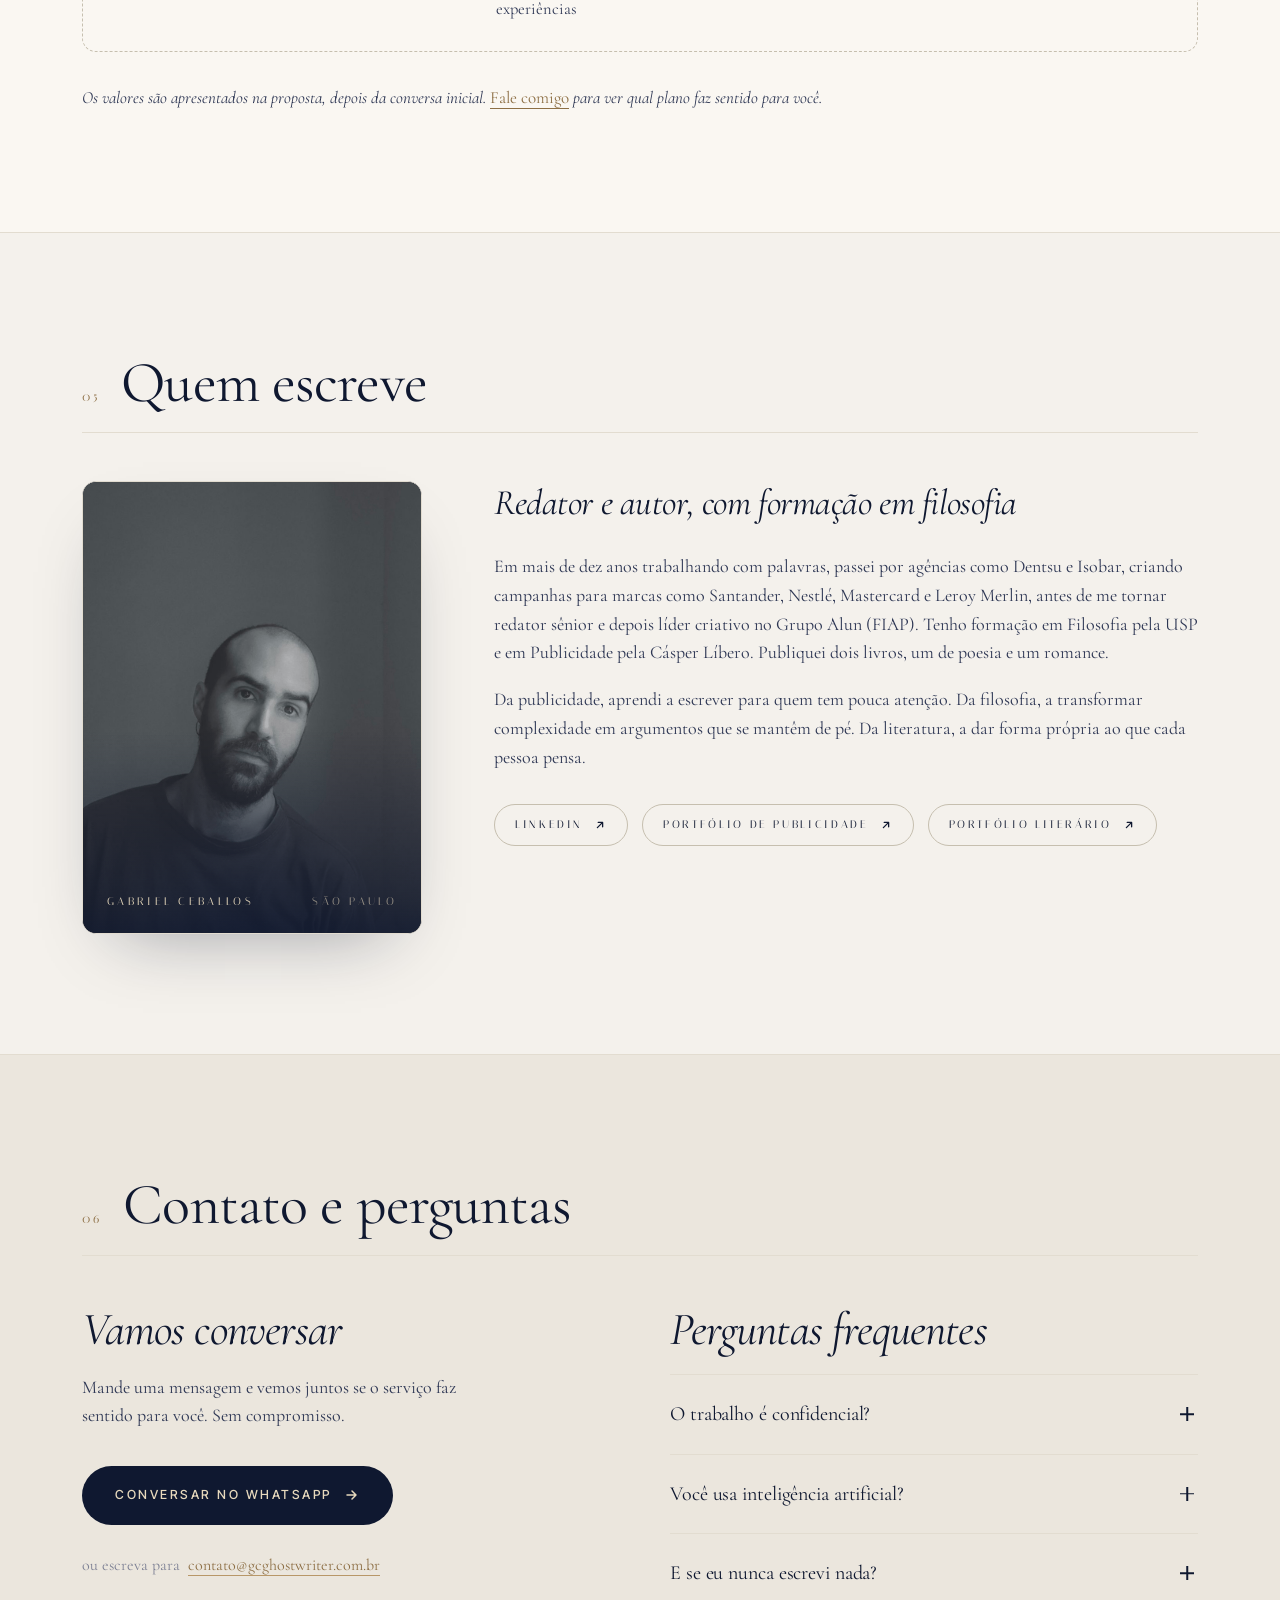
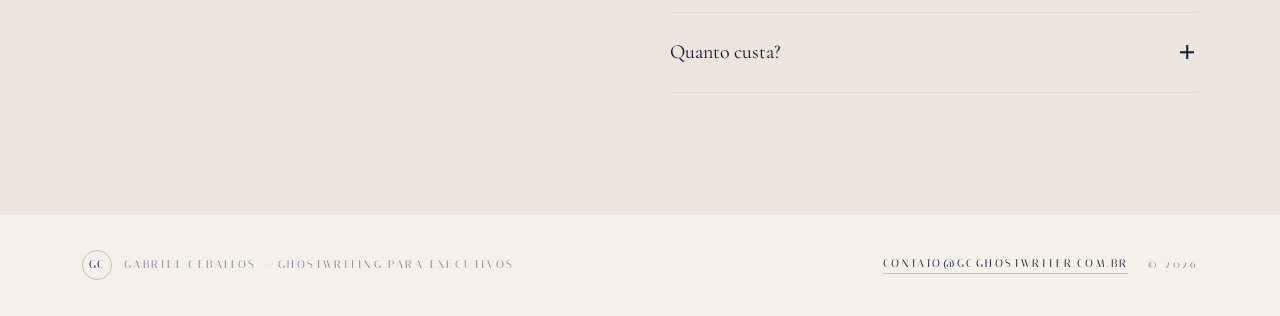
==== commit e311ce13: "style: planos sempre em midnight e corrige curso da Casper - Cards de plano agora sao midnight+champ" ====
--- a/index.html
+++ b/index.html
@@ -6,6 +6,8 @@
   <title>Gabriel Ceballos | Ghostwriting para executivos</title>
   <meta name="description" content="Ghostwriting para executivos. Artigos e posts na sua voz, para que suas ideias circulem no LinkedIn e onde o seu mercado estiver olhando." />
   <meta name="theme-color" content="#f4f1ec" />
+  <meta name="color-scheme" content="light" />
+  <meta name="supported-color-schemes" content="light" />
 
   <link rel="preconnect" href="https://fonts.googleapis.com" />
   <link rel="preconnect" href="https://fonts.gstatic.com" crossorigin />
@@ -86,18 +88,18 @@
         </div>
 
         <div class="service-grid">
-          <article class="service-block reveal">
+          <div class="service-block reveal">
             <h3 class="service-block__title">O serviço<span>—</span>desenvolvo sua presença no LinkedIn</h3>
             <p>Quem quer se destacar no seu cargo raramente tem tempo para cuidar da própria imagem no mercado. Mas ter seu nome em circulação é o que mantém você relevante.</p>
             <p>Eu transformo o que você aprendeu na sua carreira em artigos e posts, para desenvolver sua presença no LinkedIn ou onde o seu mercado estiver olhando.</p>
             <p>Meu trabalho é captar o seu olhar, entender a sua voz e transmitir as suas ideias em textos que tornem o seu perfil uma referência.</p>
-          </article>
-
-          <article class="service-block reveal">
+          </div>
+
+          <div class="service-block reveal">
             <h3 class="service-block__title">O diferencial<span>—</span>um ponto de vista que não se copia</h3>
             <p>Hoje qualquer pessoa gera um texto correto em segundos, e por isso o feed está cheio de posts que soam inteligentes e dizem a mesma coisa. O que não se copia é um ponto de vista: o que você viu na sua carreira, onde discorda do consenso do seu mercado, o que aprendeu errando.</p>
             <p>Eu encontro essa visão e dou forma a ela, num tom que seja reconhecidamente seu. Não escrevo para preencher um calendário de posts. Escrevo para que quem leia pense que aquilo só poderia ter vindo de você.</p>
-          </article>
+          </div>
         </div>
       </div>
     </section>
@@ -117,75 +119,78 @@
         </p>
 
         <div class="cards">
-          <article class="card reveal">
-            <header>
+          <div class="card reveal">
+            <div class="card__head">
               <span class="card__tag">Post</span>
               <h3 class="card__title">Diretora de marketing de uma instituição de educação</h3>
-            </header>
+            </div>
             <div class="card__excerpt">
               <p>A evasão não começa depois da matrícula. Começa no anúncio.</p>
               <p>Numa das instituições por onde passei, um ano de metas agressivas nos levou a dar ênfase demais à empregabilidade em uma campanha…</p>
             </div>
-            <div class="card__full" hidden>
+            <div class="card__full" hidden></div>
+            <template class="card__source">
               <p>A evasão não começa depois da matrícula. Começa no anúncio.</p>
               <p>Numa das instituições por onde passei, um ano de metas agressivas nos levou a dar ênfase demais à empregabilidade em uma campanha. Não com números, mas com tom e segmentação. Resultado: batemos todas as metas de captação e perdemos uma parcela relevante dos alunos até o fim do primeiro semestre.</p>
               <p>Medíamos as campanhas por custo por lead, e lead barato parece eficiência. Mas a ênfase que atrai mais gente também pode atrair o público errado: quem esperava algo diferente do que o curso se propõe a entregar. O curso era de altíssima qualidade. Nossa comunicação é que o apresentava a quem buscava outra coisa.</p>
               <p>Desse momento em diante, passamos a medir a campanha pelo aluno que chega ao fim do primeiro semestre, e criamos uma segunda métrica, que revisa a campanha dois anos depois. Usamos esses dados para conversar com a equipe acadêmica e balizar nossas promessas. A evasão caiu.</p>
               <p><em>Quem mede a entrada otimiza a entrada. Quem mede a permanência melhora a instituição.</em></p>
-            </div>
+            </template>
             <button class="card__toggle" aria-expanded="false">
               <span class="label label--open">Ler</span>
               <span class="label label--close">Recolher</span>
               <svg width="14" height="14" viewBox="0 0 16 16" aria-hidden="true"><path d="M4 6l4 4 4-4" stroke="currentColor" stroke-width="1.5" fill="none" stroke-linecap="round" stroke-linejoin="round"/></svg>
             </button>
-          </article>
-
-          <article class="card reveal">
-            <header>
+          </div>
+
+          <div class="card reveal">
+            <div class="card__head">
               <span class="card__tag">Post</span>
               <h3 class="card__title">Fundador de uma empresa de SaaS</h3>
-            </header>
+            </div>
             <div class="card__excerpt">
               <p>Dizer sim ao maior contrato da empresa custou caro.</p>
               <p>Foi no segundo ano. Aceitei tudo o que o maior cliente pedia e, em seis meses, o roadmap era dele…</p>
             </div>
-            <div class="card__full" hidden>
+            <div class="card__full" hidden></div>
+            <template class="card__source">
               <p>Dizer sim ao maior contrato da empresa custou caro.</p>
               <p>Foi no segundo ano. Aceitei tudo o que o maior cliente pedia e, em seis meses, o roadmap era dele.</p>
               <p>Não foi culpa do cliente. Ele pediu o que qualquer cliente pede. Quem decide o que o produto vira sou eu, e eu tinha deixado de decidir.</p>
               <p>Hoje, minha regra de produto: nenhuma personalização entra se não servir a pelo menos três clientes.</p>
               <p>Quando a resposta é não, explico o motivo, com respeito e sem rodeio. Quem paga mais merece atenção. Não merece o volante.</p>
               <p><em>O cliente grande continua aqui. O produto também.</em></p>
-            </div>
+            </template>
             <button class="card__toggle" aria-expanded="false">
               <span class="label label--open">Ler</span>
               <span class="label label--close">Recolher</span>
               <svg width="14" height="14" viewBox="0 0 16 16" aria-hidden="true"><path d="M4 6l4 4 4-4" stroke="currentColor" stroke-width="1.5" fill="none" stroke-linecap="round" stroke-linejoin="round"/></svg>
             </button>
-          </article>
-
-          <article class="card reveal">
-            <header>
+          </div>
+
+          <div class="card reveal">
+            <div class="card__head">
               <span class="card__tag">Post</span>
               <h3 class="card__title">Diretora de RH de uma rede de varejo</h3>
-            </header>
+            </div>
             <div class="card__excerpt">
               <p>O melhor benefício que uma rede de lojas pode dar à equipe não está no catálogo de benefícios. É a escala divulgada com antecedência.</p>
               <p>Quem trabalha em loja organiza a vida em torno da escala…</p>
             </div>
-            <div class="card__full" hidden>
+            <div class="card__full" hidden></div>
+            <template class="card__source">
               <p>O melhor benefício que uma rede de lojas pode dar à equipe não está no catálogo de benefícios. É a escala divulgada com antecedência.</p>
               <p>Quem trabalha em loja organiza a vida em torno da escala: a folga que combina com quem cuida dos filhos, a prova da faculdade, a consulta marcada com meses de espera. Quando o turno muda em cima da hora, não muda só um horário. Desmonta o que a pessoa levou semanas para encaixar.</p>
               <p>Numa das nossas lojas, uma vendedora recusou a promoção a subgerente. O cargo novo vinha com escala variável, e ela tinha aula às quartas. Ficamos sem uma boa líder por causa de um calendário.</p>
               <p>Costumamos tratar escala como assunto de operação. Para quem está na loja, é assunto de vida.</p>
               <p><em>Por isso, antes de pensar em um benefício novo ou em mais um treinamento, vale uma pergunta mais simples: com quantos dias de antecedência a equipe sabe qual será o próprio domingo?</em></p>
-            </div>
+            </template>
             <button class="card__toggle" aria-expanded="false">
               <span class="label label--open">Ler</span>
               <span class="label label--close">Recolher</span>
               <svg width="14" height="14" viewBox="0 0 16 16" aria-hidden="true"><path d="M4 6l4 4 4-4" stroke="currentColor" stroke-width="1.5" fill="none" stroke-linecap="round" stroke-linejoin="round"/></svg>
             </button>
-          </article>
+          </div>
         </div>
 
         <a class="long-link reveal" href="artigo.html">
@@ -327,7 +332,7 @@
 
           <div class="about__text reveal">
             <h3>Redator e autor, com formação em filosofia</h3>
-            <p>Em mais de dez anos trabalhando com palavras, passei por agências como Dentsu e Isobar, criando campanhas para marcas como Santander, Nestlé, Mastercard e Leroy Merlin, antes de me tornar redator sênior e depois líder criativo no Grupo Alun (FIAP). Tenho formação em Filosofia pela USP e em Comunicação Social pela Cásper Líbero. Publiquei dois livros, um de poesia e um romance.</p>
+            <p>Em mais de dez anos trabalhando com palavras, passei por agências como Dentsu e Isobar, criando campanhas para marcas como Santander, Nestlé, Mastercard e Leroy Merlin, antes de me tornar redator sênior e depois líder criativo no Grupo Alun (FIAP). Tenho formação em Filosofia pela USP e em Publicidade pela Cásper Líbero. Publiquei dois livros, um de poesia e um romance.</p>
             <p>Da publicidade, aprendi a escrever para quem tem pouca atenção. Da filosofia, a transformar complexidade em argumentos que se mantêm de pé. Da literatura, a dar forma própria ao que cada pessoa pensa.</p>
 
             <ul class="about__links">
--- a/styles.css
+++ b/styles.css
@@ -5,6 +5,7 @@
    ==================================================================== */
 
 :root {
+  color-scheme: light;
   --bg: #f4f1ec;            /* alabastro quente, sofisticado */
   --bg-elev: #faf7f2;        /* creme claríssimo */
   --bg-deep: #ebe6dd;        /* taupe pálido */
@@ -466,7 +467,7 @@
   box-shadow: 0 20px 60px -30px rgba(27,26,23,.25);
   border-color: var(--line-strong);
 }
-.card header { margin-bottom: 18px; }
+.card__head { margin-bottom: 18px; }
 .card__tag {
   display: inline-block;
   font-family: var(--sans);
@@ -671,95 +672,86 @@
 @media (max-width: 960px) { .plans { grid-template-columns: 1fr; gap: 16px; } }
 
 .plan {
-  background: var(--paper);
-  border: 1px solid var(--line);
+  background-color: var(--ink);
+  border: 1px solid var(--ink);
   border-radius: var(--radius);
   padding: 36px 32px 32px;
   display: flex;
   flex-direction: column;
   position: relative;
   overflow: hidden;
-  color: var(--ink);
+  color: var(--accent-soft);
   text-decoration: none;
   cursor: pointer;
-  transition: transform .45s var(--ease),
-              box-shadow .45s var(--ease),
-              border-color .45s var(--ease),
-              background-color .45s var(--ease),
-              color .45s var(--ease);
+  transition: transform .45s var(--ease), box-shadow .45s var(--ease);
 }
 .plan::before {
   content: "";
   position: absolute;
   inset: 0;
   background: radial-gradient(500px 300px at 100% 0%, rgba(184,151,104,.18), transparent 60%);
+  pointer-events: none;
+  opacity: 1;
+}
+.plan::after {
+  content: "";
+  position: absolute;
+  inset: 0;
+  background: radial-gradient(400px 260px at 100% 0%, rgba(184,151,104,.14), transparent 60%);
   opacity: 0;
+  pointer-events: none;
   transition: opacity .45s var(--ease);
-  pointer-events: none;
 }
 .plan:hover,
 .plan:focus-visible {
-  background-color: var(--ink);
-  border-color: var(--ink);
-  color: var(--accent-soft);
   transform: translateY(-4px);
-  box-shadow: 0 30px 80px -30px rgba(15,24,48,.45);
+  box-shadow: 0 30px 80px -30px rgba(15,24,48,.5);
   outline: none;
 }
-.plan:hover::before,
-.plan:focus-visible::before { opacity: 1; }
+.plan:hover::after,
+.plan:focus-visible::after { opacity: 1; }
 
 .plan__name {
   font-family: var(--serif);
   font-weight: 400;
+  font-style: italic;
   font-size: 32px;
   letter-spacing: -0.012em;
   display: block;
   margin-bottom: 10px;
-  transition: color .45s var(--ease), font-style .45s var(--ease);
-}
-.plan:hover .plan__name,
-.plan:focus-visible .plan__name { color: var(--accent-soft); font-style: italic; }
+  color: var(--accent-soft);
+  position: relative;
+}
 
 .plan__desc {
   font-family: var(--serif);
   font-size: 16px;
   font-style: italic;
-  color: var(--ink-mute);
+  color: rgba(231,217,189,.72);
   margin: 0 0 28px;
   line-height: 1.45;
   min-height: 46px;
-  transition: color .45s var(--ease);
-}
-.plan:hover .plan__desc,
-.plan:focus-visible .plan__desc { color: rgba(231,217,189,.72); }
+  position: relative;
+}
 
 .plan ul {
   list-style: none;
   padding: 0;
   margin: 0 0 32px;
-  border-top: 1px solid var(--line);
+  border-top: 1px solid rgba(231,217,189,.14);
   flex: 1;
-  transition: border-top-color .45s var(--ease);
-}
-.plan:hover ul,
-.plan:focus-visible ul { border-top-color: rgba(231,217,189,.14); }
+  position: relative;
+}
 
 .plan li {
   padding: 16px 0;
   font-family: var(--serif);
   font-size: 17px;
-  border-bottom: 1px solid var(--line);
-  color: var(--ink-soft);
+  border-bottom: 1px solid rgba(231,217,189,.12);
+  color: rgba(231,217,189,.9);
   line-height: 1.45;
   position: relative;
   padding-left: 24px;
-  transition: color .45s var(--ease), border-bottom-color .45s var(--ease);
-}
-.plan:hover li,
-.plan:focus-visible li {
-  color: rgba(231,217,189,.9);
-  border-bottom-color: rgba(231,217,189,.12);
 }
 .plan li::before {
   content: "";
@@ -771,14 +763,11 @@
 .plan li span {
   display: block;
   font-size: 13px;
-  color: var(--ink-mute);
+  color: rgba(231,217,189,.55);
   margin-top: 4px;
   font-style: italic;
   font-family: var(--serif);
-  transition: color .45s var(--ease);
-}
-.plan:hover li span,
-.plan:focus-visible li span { color: rgba(231,217,189,.55); }
+}
 
 .plan__cta {
   align-self: flex-start;
@@ -787,11 +776,12 @@
   gap: 10px;
   padding: 13px 24px;
   border-radius: 999px;
-  border: 1px solid var(--line-strong);
+  border: 1px solid rgba(231,217,189,.3);
   font-family: var(--display);
   font-size: 11px;
   letter-spacing: .28em;
   text-transform: uppercase;
+  color: var(--accent-soft);
   transition: border-color .45s var(--ease), background-color .45s var(--ease), color .45s var(--ease);
   position: relative;
   z-index: 1;
@@ -1113,9 +1103,12 @@
 
 /* ---------- ARTICLE PAGE ---------- */
 .article {
-  padding: 140px 0 100px;
+  padding: 140px 32px 100px;
   max-width: var(--maxw-narrow);
   margin: 0 auto;
+}
+@media (max-width: 720px) {
+  .article { padding: 110px 22px 70px; }
 }
 .article__back {
   display: inline-flex;
